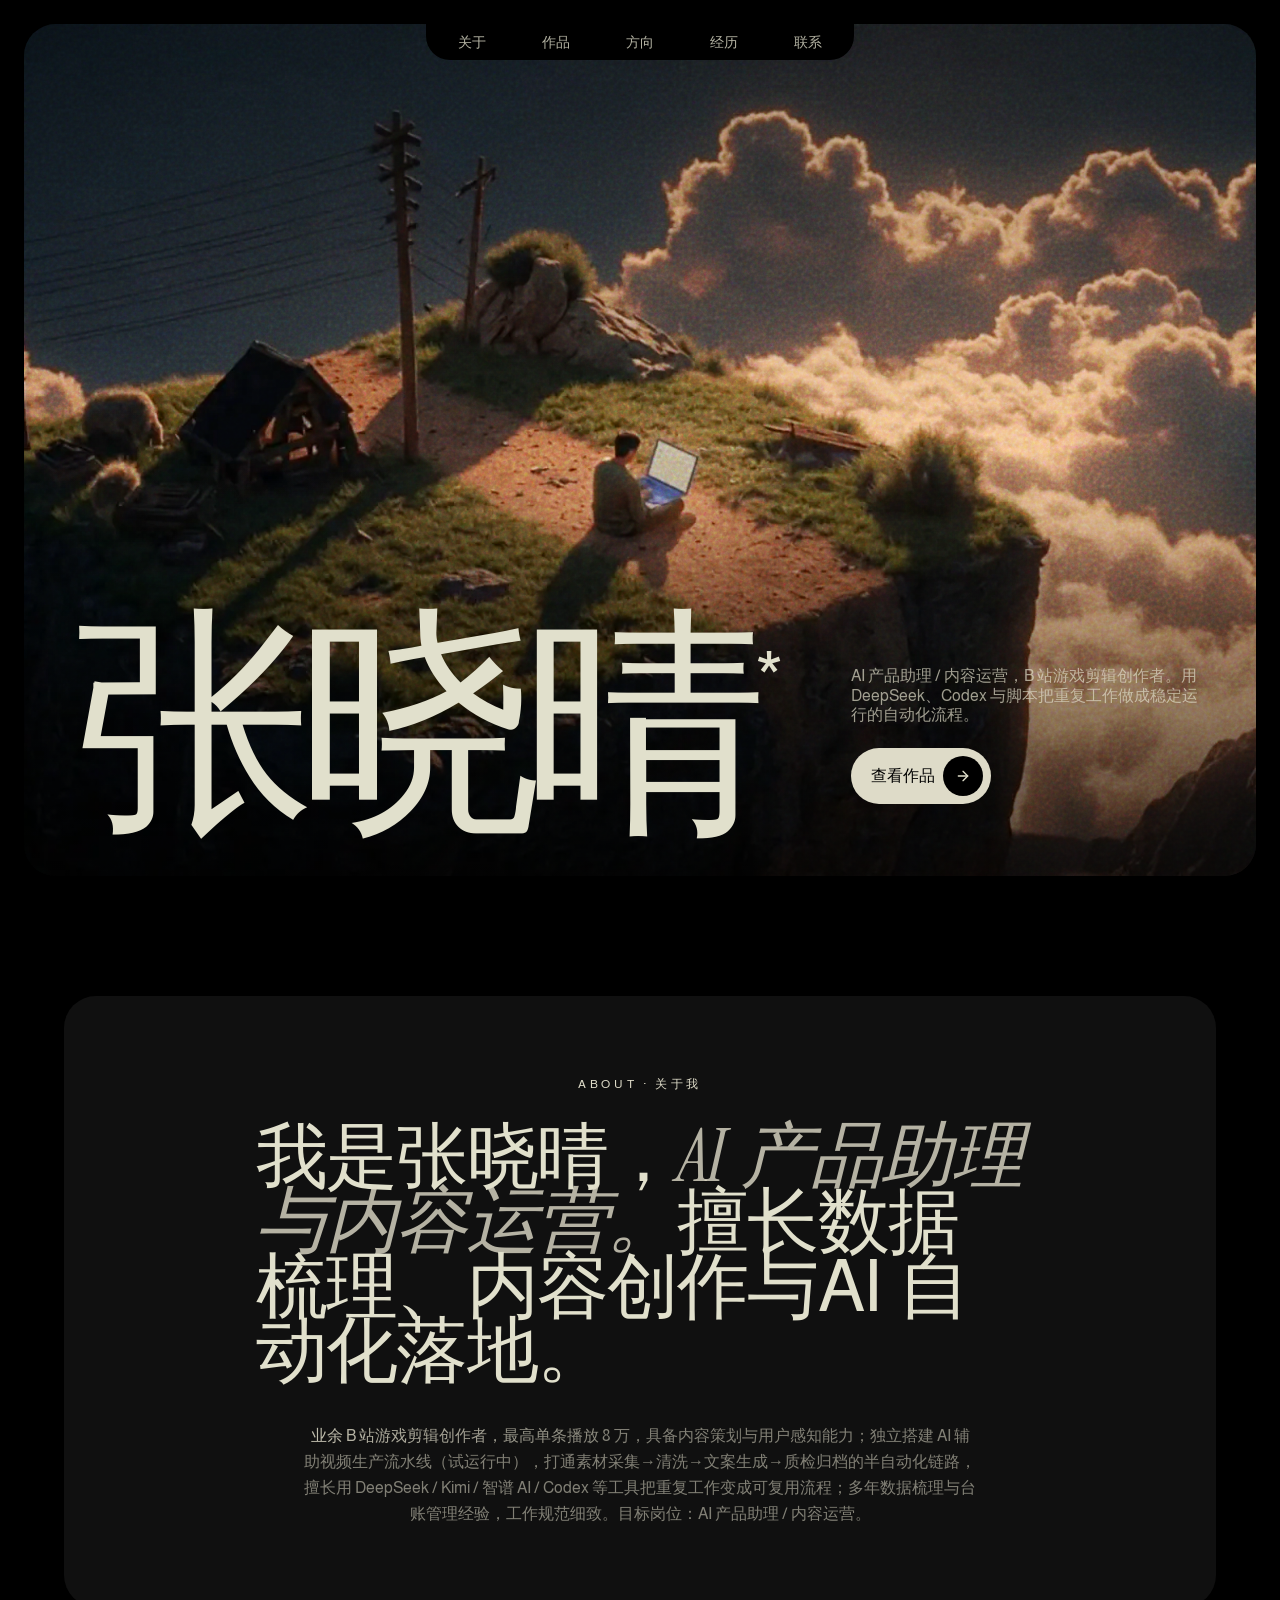
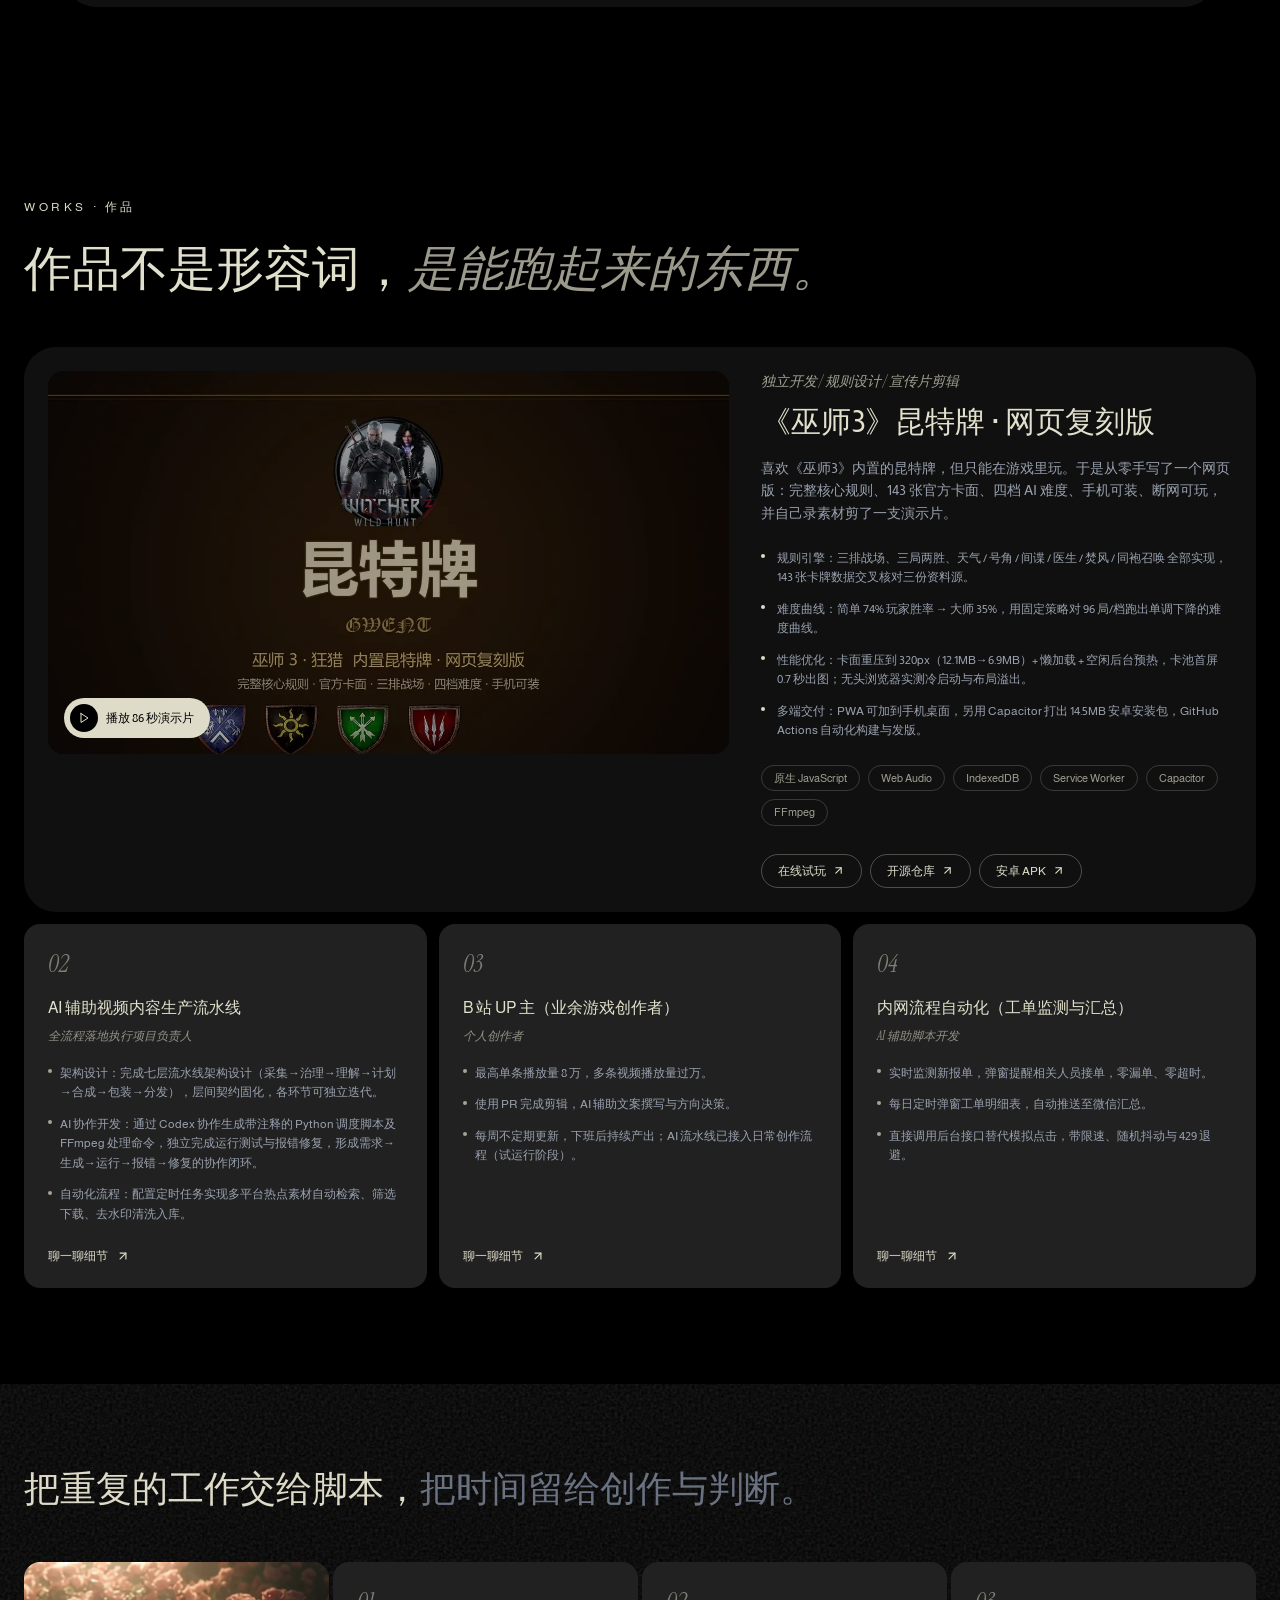
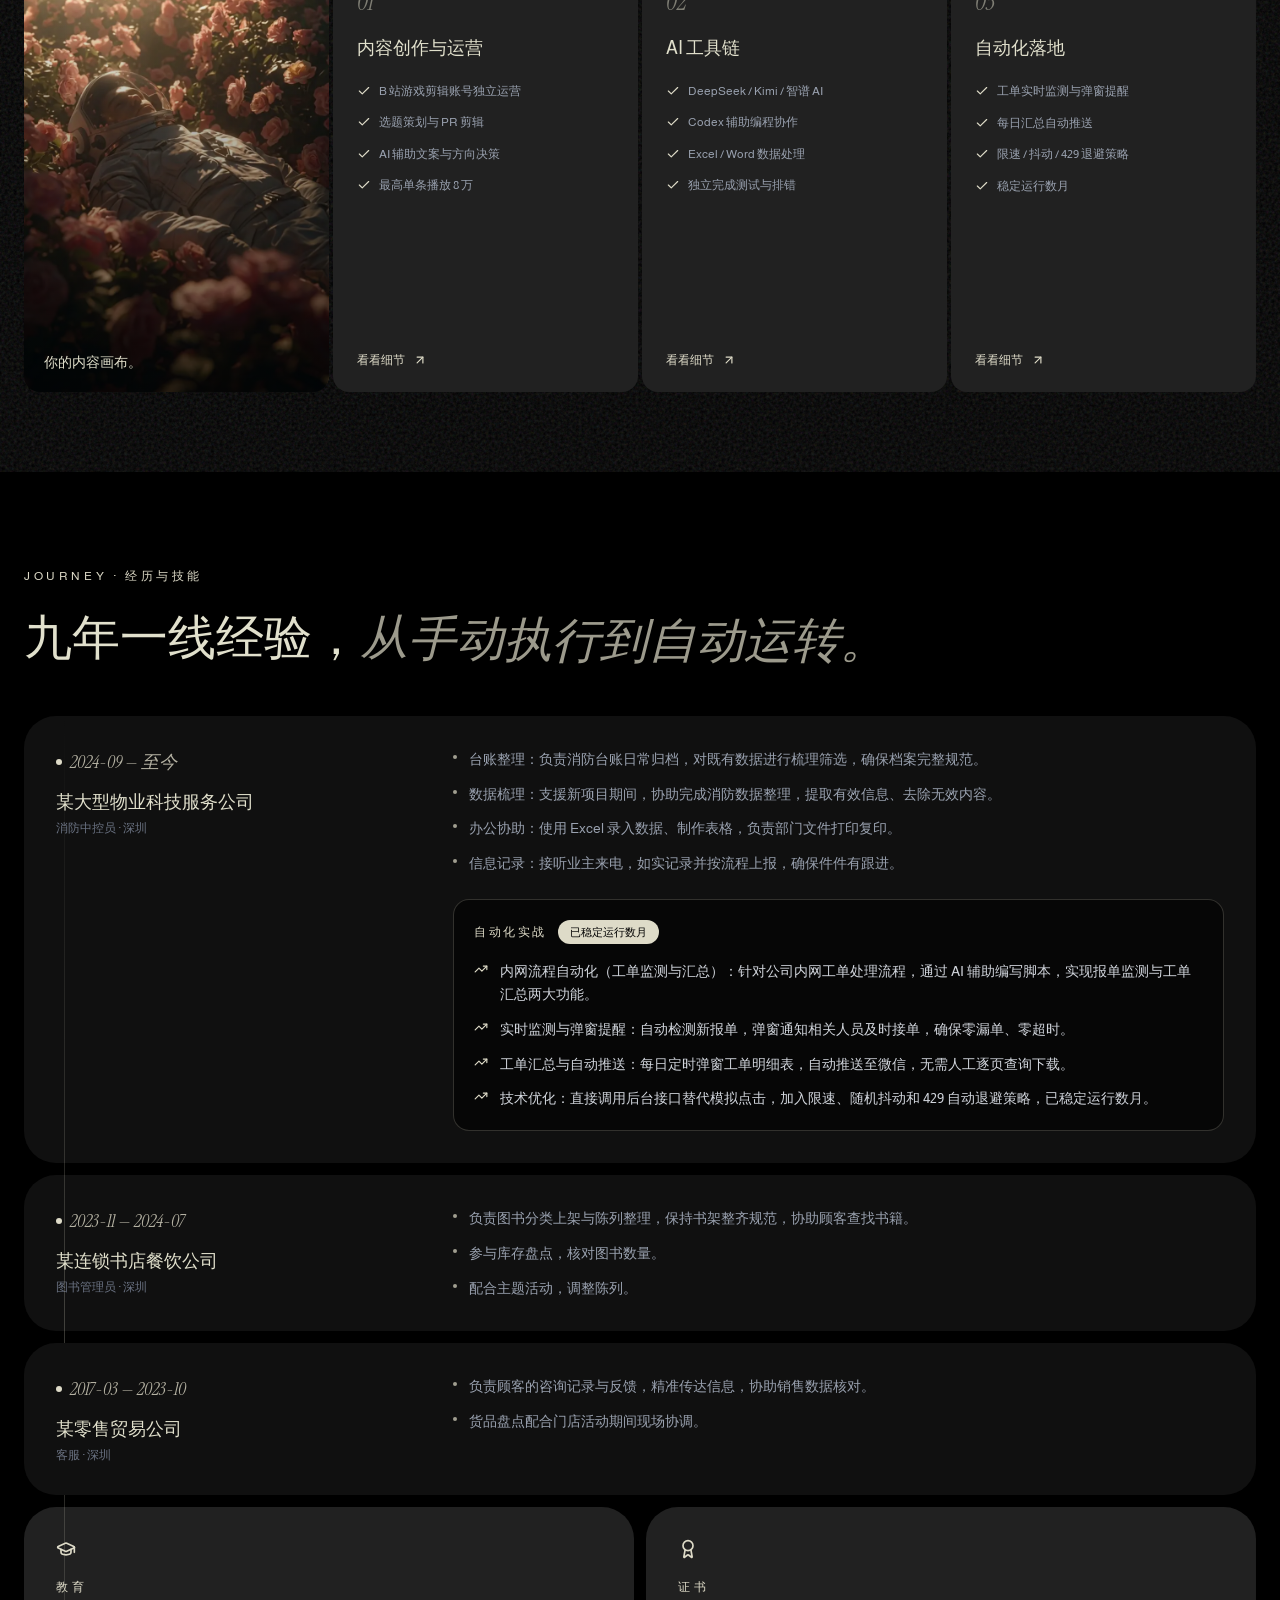
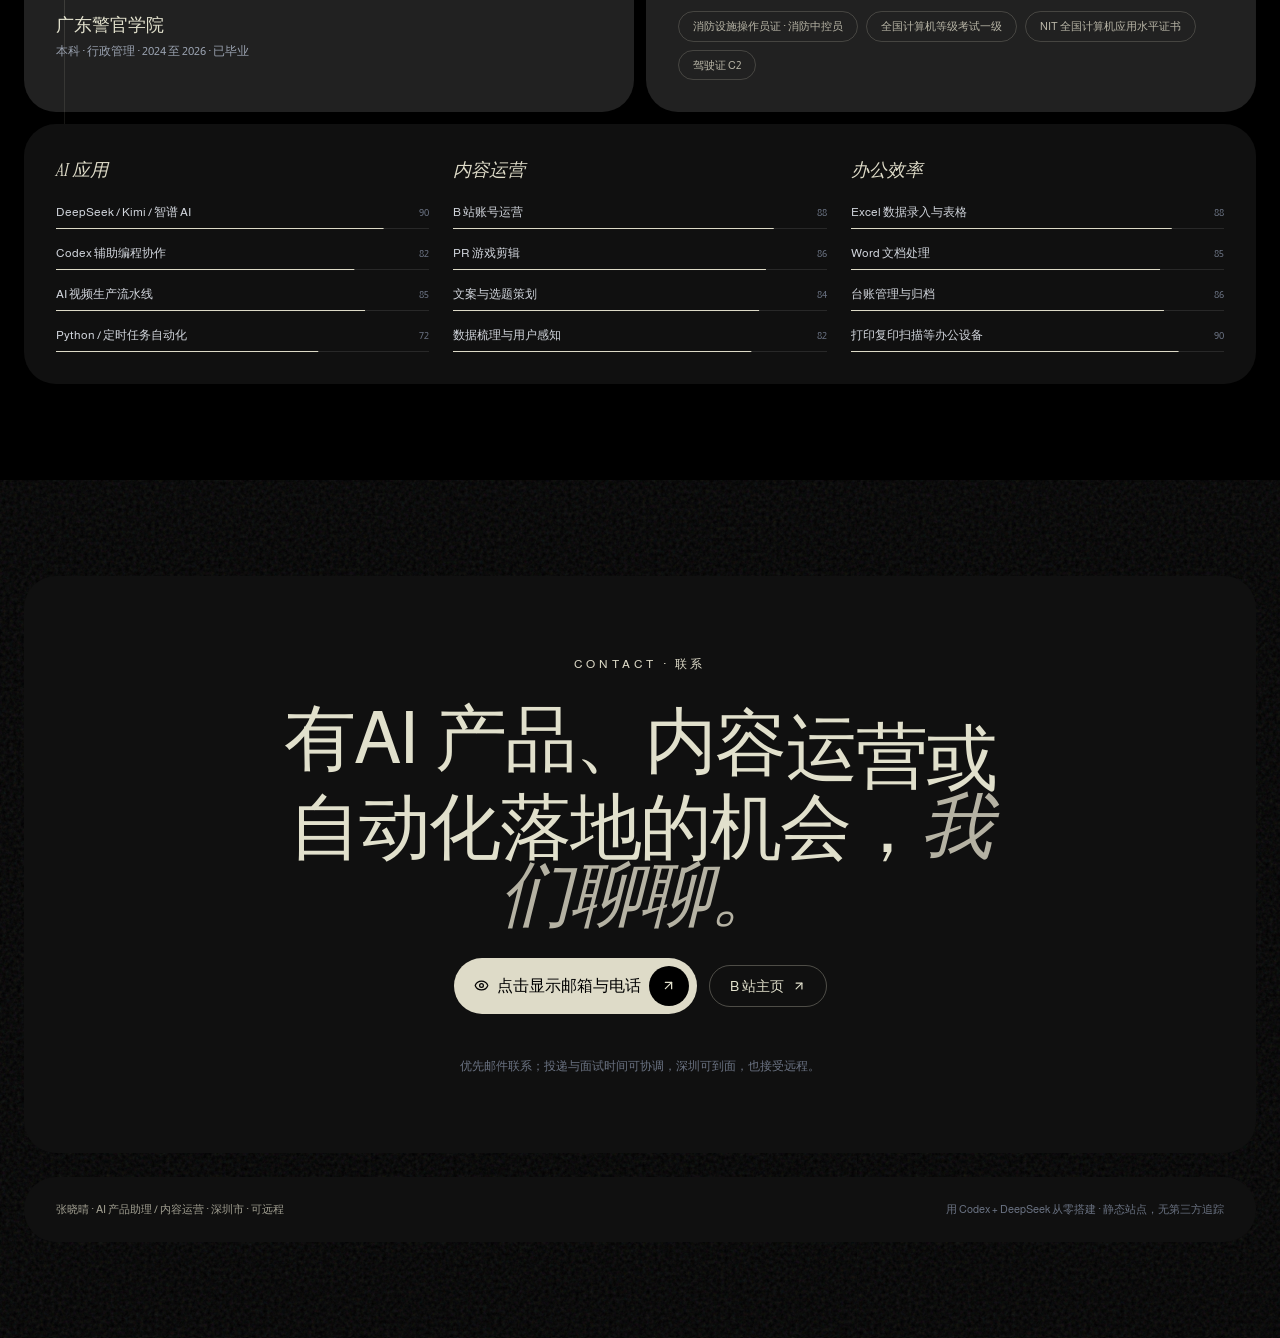
==== v6/index.html @ 19d795ab "新增 Prisma 电影感预览版 v6：本地化压缩视频、无障碍标题层级、对比度修复" ====
<!doctype html>
<html lang="zh-CN">
  <head>
    <meta charset="UTF-8" />
    <meta name="viewport" content="width=device-width, initial-scale=1.0" />
    <title>张晓晴 · AI 产品助理 / 内容运营 · 动态简历</title>
    <meta
      name="description"
      content="张晓晴，AI 产品助理 / 内容运营，B 站游戏剪辑创作者，独立搭建 AI 辅助内容生产流水线，有内网工单自动化实战经验。"
    />
    <meta name="theme-color" content="#000000" />
    <link rel="icon" type="image/svg+xml" href="./favicon.svg" />
    <script type="module" crossorigin src="./assets/index-BSwbV4TD.js"></script>
    <link rel="stylesheet" crossorigin href="./assets/index-B2Cev9G0.css">
  </head>
  <body>
    <div id="root"></div>
  </body>
</html>
---- v6/assets/index-B2Cev9G0.css ----
/*! tailwindcss v4.3.3 | MIT License | https://tailwindcss.com */
@layer properties{@supports (((-webkit-hyphens:none)) and (not (margin-trim:inline))) or ((-moz-orient:inline) and (not (color:rgb(from red r g b)))){*,:before,:after,::backdrop{--tw-translate-x:0;--tw-translate-y:0;--tw-translate-z:0;--tw-rotate-x:initial;--tw-rotate-y:initial;--tw-rotate-z:initial;--tw-skew-x:initial;--tw-skew-y:initial;--tw-space-y-reverse:0;--tw-border-style:solid;--tw-gradient-position:initial;--tw-gradient-from:#0000;--tw-gradient-via:#0000;--tw-gradient-to:#0000;--tw-gradient-stops:initial;--tw-gradient-via-stops:initial;--tw-gradient-from-position:0%;--tw-gradient-via-position:50%;--tw-gradient-to-position:100%;--tw-leading:initial;--tw-font-weight:initial;--tw-tracking:initial;--tw-shadow:0 0 #0000;--tw-shadow-color:initial;--tw-shadow-alpha:100%;--tw-inset-shadow:0 0 #0000;--tw-inset-shadow-color:initial;--tw-inset-shadow-alpha:100%;--tw-ring-color:initial;--tw-ring-shadow:0 0 #0000;--tw-inset-ring-color:initial;--tw-inset-ring-shadow:0 0 #0000;--tw-ring-inset:initial;--tw-ring-offset-width:0px;--tw-ring-offset-color:#fff;--tw-ring-offset-shadow:0 0 #0000;--tw-blur:initial;--tw-brightness:initial;--tw-contrast:initial;--tw-grayscale:initial;--tw-hue-rotate:initial;--tw-invert:initial;--tw-opacity:initial;--tw-saturate:initial;--tw-sepia:initial;--tw-drop-shadow:initial;--tw-drop-shadow-color:initial;--tw-drop-shadow-alpha:100%;--tw-drop-shadow-size:initial;--tw-backdrop-blur:initial;--tw-backdrop-brightness:initial;--tw-backdrop-contrast:initial;--tw-backdrop-grayscale:initial;--tw-backdrop-hue-rotate:initial;--tw-backdrop-invert:initial;--tw-backdrop-opacity:initial;--tw-backdrop-saturate:initial;--tw-backdrop-sepia:initial;--tw-duration:initial;--tw-ease:initial;--tw-scale-x:1;--tw-scale-y:1;--tw-scale-z:1}}}@layer theme{:root,:host{--font-sans:-apple-system, BlinkMacSystemFont, "Segoe UI", Roboto, "Helvetica Neue", "Noto Sans", Arial, sans-serif, "Apple Color Emoji", "Segoe UI Emoji", "Segoe UI Symbol", "Noto Color Emoji";--font-serif:ui-serif, Georgia, Cambria, "Times New Roman", Times, serif;--font-mono:ui-monospace, SFMono-Regular, Menlo, Monaco, Consolas, "Liberation Mono", "Courier New", monospace;--color-slate-900:oklch(20.8% .042 265.755);--color-gray-100:oklch(96.7% .003 264.542);--color-gray-200:oklch(92.8% .006 264.531);--color-gray-300:oklch(87.2% .01 258.338);--color-gray-400:oklch(70.7% .022 261.325);--color-gray-500:oklch(55.1% .027 264.364);--color-gray-600:oklch(44.6% .03 256.802);--color-gray-700:oklch(37.3% .034 259.733);--color-gray-900:oklch(21% .034 264.665);--color-black:#000;--color-white:#fff;--spacing:.25rem;--container-xs:20rem;--container-md:28rem;--container-xl:36rem;--container-2xl:42rem;--container-3xl:48rem;--container-4xl:56rem;--container-6xl:72rem;--container-7xl:80rem;--text-xs:.75rem;--text-xs--line-height:calc(1 / .75);--text-sm:.875rem;--text-sm--line-height:calc(1.25 / .875);--text-base:1rem;--text-base--line-height:calc(1.5 / 1);--text-lg:1.125rem;--text-lg--line-height:calc(1.75 / 1.125);--text-xl:1.25rem;--text-xl--line-height:calc(1.75 / 1.25);--text-2xl:1.5rem;--text-2xl--line-height:calc(2 / 1.5);--text-3xl:1.875rem;--text-3xl--line-height:calc(2.25 / 1.875);--text-4xl:2.25rem;--text-4xl--line-height:calc(2.5 / 2.25);--text-5xl:3rem;--text-5xl--line-height:1;--text-6xl:3.75rem;--text-6xl--line-height:1;--text-7xl:4.5rem;--text-7xl--line-height:1;--font-weight-normal:400;--font-weight-medium:500;--font-weight-semibold:600;--font-weight-bold:700;--tracking-tight:-.025em;--tracking-wide:.025em;--leading-tight:1.25;--leading-snug:1.375;--leading-relaxed:1.625;--radius-2xl:1rem;--radius-3xl:1.5rem;--ease-in:cubic-bezier(.4, 0, 1, 1);--ease-out:cubic-bezier(0, 0, .2, 1);--ease-in-out:cubic-bezier(.4, 0, .2, 1);--aspect-video:16 / 9;--default-transition-duration:.15s;--default-transition-timing-function:cubic-bezier(.4, 0, .2, 1);--default-font-family:var(--font-sans);--default-mono-font-family:var(--font-mono)}}@layer base{*,:after,:before,::backdrop{box-sizing:border-box;border:0 solid;margin:0;padding:0}::file-selector-button{box-sizing:border-box;border:0 solid;margin:0;padding:0}html,:host{-webkit-text-size-adjust:100%;tab-size:4;line-height:1.5;font-family:var(--default-font-family,-apple-system, BlinkMacSystemFont, "Segoe UI", Roboto, "Helvetica Neue", "Noto Sans", Arial, sans-serif, "Apple Color Emoji", "Segoe UI Emoji", "Segoe UI Symbol", "Noto Color Emoji");font-feature-settings:var(--default-font-feature-settings,normal);font-variation-settings:var(--default-font-variation-settings,normal);-webkit-tap-highlight-color:transparent}hr{height:0;color:inherit;border-top-width:1px}abbr:where([title]){-webkit-text-decoration:underline dotted;text-decoration:underline dotted}h1,h2,h3,h4,h5,h6{font-size:inherit;font-weight:inherit}a{color:inherit;-webkit-text-decoration:inherit;-webkit-text-decoration:inherit;-webkit-text-decoration:inherit;-webkit-text-decoration:inherit;text-decoration:inherit}b,strong{font-weight:bolder}code,kbd,samp,pre{font-family:var(--default-mono-font-family,ui-monospace, SFMono-Regular, Menlo, Monaco, Consolas, "Liberation Mono", "Courier New", monospace);font-feature-settings:var(--default-mono-font-feature-settings,normal);font-variation-settings:var(--default-mono-font-variation-settings,normal);font-size:1em}small{font-size:80%}sub,sup{vertical-align:baseline;font-size:75%;line-height:0;position:relative}sub{bottom:-.25em}sup{top:-.5em}table{text-indent:0;border-color:inherit;border-collapse:collapse}:-moz-focusring:where(:not(iframe)){outline:auto}progress{vertical-align:baseline}summary{display:list-item}ol,ul,menu{list-style:none}img,svg,video,canvas,audio,iframe,embed,object{vertical-align:middle;display:block}img,video{max-width:100%;height:auto}button,input,select,optgroup,textarea{font:inherit;font-feature-settings:inherit;font-variation-settings:inherit;letter-spacing:inherit;color:inherit;opacity:1;background-color:#0000;border-radius:0}::file-selector-button{font:inherit;font-feature-settings:inherit;font-variation-settings:inherit;letter-spacing:inherit;color:inherit;opacity:1;background-color:#0000;border-radius:0}:where(select:is([multiple],[size])) optgroup{font-weight:bolder}:where(select:is([multiple],[size])) optgroup option{padding-inline-start:20px}::file-selector-button{margin-inline-end:4px}::placeholder{opacity:1}@supports (not ((-webkit-appearance:-apple-pay-button))) or (contain-intrinsic-size:1px){::placeholder{color:currentColor}@supports (color:color-mix(in lab, red, red)){::placeholder{color:color-mix(in oklab, currentcolor 50%, transparent)}}}textarea{resize:vertical}::-webkit-search-decoration{-webkit-appearance:none}::-webkit-date-and-time-value{min-height:1lh;text-align:inherit}::-webkit-datetime-edit{display:inline-flex}::-webkit-datetime-edit-fields-wrapper{padding:0}::-webkit-datetime-edit{padding-block:0}::-webkit-datetime-edit-year-field{padding-block:0}::-webkit-datetime-edit-month-field{padding-block:0}::-webkit-datetime-edit-day-field{padding-block:0}::-webkit-datetime-edit-hour-field{padding-block:0}::-webkit-datetime-edit-minute-field{padding-block:0}::-webkit-datetime-edit-second-field{padding-block:0}::-webkit-datetime-edit-millisecond-field{padding-block:0}::-webkit-datetime-edit-meridiem-field{padding-block:0}::-webkit-calendar-picker-indicator{line-height:1}:-moz-ui-invalid{box-shadow:none}button,input:where([type=button],[type=reset],[type=submit]){appearance:button}::file-selector-button{appearance:button}::-webkit-inner-spin-button{height:auto}::-webkit-outer-spin-button{height:auto}[hidden]:where(:not([hidden=until-found])){display:none!important}}@layer components;@layer utilities{.pointer-events-none{pointer-events:none}.visible{visibility:visible}.sr-only{clip-path:inset(50%);white-space:nowrap;border-width:0;width:1px;height:1px;margin:-1px;padding:0;position:absolute;overflow:hidden}.absolute{position:absolute}.fixed{position:fixed}.relative{position:relative}.inset-0{inset:0}.inset-\[-12\%\]{inset:-12%}.top-0{top:0}.top-\[0\.35em\]{top:.35em}.-right-\[0\.22em\]{right:-.22em}.right-0{right:0}.bottom-0{bottom:0}.bottom-4{bottom:calc(var(--spacing) * 4)}.bottom-5{bottom:calc(var(--spacing) * 5)}.bottom-6{bottom:calc(var(--spacing) * 6)}.left-0{left:0}.left-1\/2{left:50%}.left-4{left:calc(var(--spacing) * 4)}.left-5{left:calc(var(--spacing) * 5)}.left-10{left:calc(var(--spacing) * 10)}.z-10{z-index:10}.z-20{z-index:20}.z-50{z-index:50}.mx-3{margin-inline:calc(var(--spacing) * 3)}.mx-auto{margin-inline:auto}.mt-0\.5{margin-top:calc(var(--spacing) * .5)}.mt-1{margin-top:var(--spacing)}.mt-2{margin-top:calc(var(--spacing) * 2)}.mt-3{margin-top:calc(var(--spacing) * 3)}.mt-4{margin-top:calc(var(--spacing) * 4)}.mt-5{margin-top:calc(var(--spacing) * 5)}.mt-6{margin-top:calc(var(--spacing) * 6)}.mt-7{margin-top:calc(var(--spacing) * 7)}.mt-8{margin-top:calc(var(--spacing) * 8)}.mt-10{margin-top:calc(var(--spacing) * 10)}.mt-12{margin-top:calc(var(--spacing) * 12)}.mt-16{margin-top:calc(var(--spacing) * 16)}.mt-\[0\.5em\]{margin-top:.5em}.mt-\[0\.45em\]{margin-top:.45em}.mt-auto{margin-top:auto}.mr-\[0\.24em\]{margin-right:.24em}.mr-\[0\.28em\]{margin-right:.28em}.mb-3{margin-bottom:calc(var(--spacing) * 3)}.mb-5{margin-bottom:calc(var(--spacing) * 5)}.mb-6{margin-bottom:calc(var(--spacing) * 6)}.mb-8{margin-bottom:calc(var(--spacing) * 8)}.mb-10{margin-bottom:calc(var(--spacing) * 10)}.mb-12{margin-bottom:calc(var(--spacing) * 12)}.mb-16{margin-bottom:calc(var(--spacing) * 16)}.ml-0{margin-left:0}.block{display:block}.contents{display:contents}.flex{display:flex}.grid{display:grid}.hidden{display:none}.inline{display:inline}.inline-block{display:inline-block}.inline-flex{display:inline-flex}.aspect-\[3\/2\]{aspect-ratio:3/2}.aspect-\[329\/246\]{aspect-ratio:329/246}.aspect-\[438\/346\]{aspect-ratio:438/346}.aspect-square{aspect-ratio:1}.aspect-video{aspect-ratio:var(--aspect-video)}.h-1{height:var(--spacing)}.h-1\.5{height:calc(var(--spacing) * 1.5)}.h-5{height:calc(var(--spacing) * 5)}.h-6{height:calc(var(--spacing) * 6)}.h-7{height:calc(var(--spacing) * 7)}.h-9{height:calc(var(--spacing) * 9)}.h-\[20px\]{height:20px}.h-\[124\%\]{height:124%}.h-\[280px\]{height:280px}.h-full{height:100%}.h-px{height:1px}.h-screen{height:100vh}.min-h-\[280px\]{min-height:280px}.min-h-\[640px\]{min-height:640px}.min-h-screen{min-height:100vh}.w-1{width:var(--spacing)}.w-1\.5{width:calc(var(--spacing) * 1.5)}.w-5{width:calc(var(--spacing) * 5)}.w-6{width:calc(var(--spacing) * 6)}.w-7{width:calc(var(--spacing) * 7)}.w-9{width:calc(var(--spacing) * 9)}.w-\[124\%\]{width:124%}.w-fit{width:fit-content}.w-full{width:100%}.w-max{width:max-content}.w-px{width:1px}.max-w-2xl{max-width:var(--container-2xl)}.max-w-3xl{max-width:var(--container-3xl)}.max-w-4xl{max-width:var(--container-4xl)}.max-w-6xl{max-width:var(--container-6xl)}.max-w-7xl{max-width:var(--container-7xl)}.max-w-\[1200px\]{max-width:1200px}.max-w-\[1440px\]{max-width:1440px}.max-w-md{max-width:var(--container-md)}.max-w-xl{max-width:var(--container-xl)}.max-w-xs{max-width:var(--container-xs)}.shrink-0{flex-shrink:0}.-translate-x-1\/2{--tw-translate-x:calc(calc(1 / 2 * 100%) * -1);translate:var(--tw-translate-x) var(--tw-translate-y)}.-rotate-0{rotate:0deg}.-rotate-45{rotate:-45deg}.transform{transform:var(--tw-rotate-x,) var(--tw-rotate-y,) var(--tw-rotate-z,) var(--tw-skew-x,) var(--tw-skew-y,)}.cursor-pointer{cursor:pointer}.resize{resize:both}.grid-cols-1{grid-template-columns:repeat(1,minmax(0,1fr))}.flex-col{flex-direction:column}.flex-wrap{flex-wrap:wrap}.place-items-center{place-items:center}.items-baseline{align-items:baseline}.items-center{align-items:center}.items-end{align-items:flex-end}.items-start{align-items:flex-start}.justify-between{justify-content:space-between}.justify-center{justify-content:center}.justify-end{justify-content:flex-end}.gap-1{gap:var(--spacing)}.gap-1\.5{gap:calc(var(--spacing) * 1.5)}.gap-2{gap:calc(var(--spacing) * 2)}.gap-3{gap:calc(var(--spacing) * 3)}.gap-4{gap:calc(var(--spacing) * 4)}.gap-5{gap:calc(var(--spacing) * 5)}.gap-6{gap:calc(var(--spacing) * 6)}.gap-8{gap:calc(var(--spacing) * 8)}.gap-16{gap:calc(var(--spacing) * 16)}:where(.space-y-2>:not(:last-child)){--tw-space-y-reverse:0;margin-block-start:calc(calc(var(--spacing) * 2) * var(--tw-space-y-reverse));margin-block-end:calc(calc(var(--spacing) * 2) * calc(1 - var(--tw-space-y-reverse)))}:where(.space-y-3>:not(:last-child)){--tw-space-y-reverse:0;margin-block-start:calc(calc(var(--spacing) * 3) * var(--tw-space-y-reverse));margin-block-end:calc(calc(var(--spacing) * 3) * calc(1 - var(--tw-space-y-reverse)))}:where(.space-y-4>:not(:last-child)){--tw-space-y-reverse:0;margin-block-start:calc(calc(var(--spacing) * 4) * var(--tw-space-y-reverse));margin-block-end:calc(calc(var(--spacing) * 4) * calc(1 - var(--tw-space-y-reverse)))}.overflow-hidden{overflow:hidden}.rounded{border-radius:.25rem}.rounded-2xl{border-radius:var(--radius-2xl)}.rounded-\[2rem\]{border-radius:2rem}.rounded-\[4px\]{border-radius:4px}.rounded-\[40px\]{border-radius:40px}.rounded-full{border-radius:2147483647px}.rounded-b-2xl{border-bottom-right-radius:var(--radius-2xl);border-bottom-left-radius:var(--radius-2xl)}.border{border-style:var(--tw-border-style);border-width:1px}.border-t{border-top-style:var(--tw-border-style);border-top-width:1px}.border-\[\#DEDBC8\]\/20{border-color:oklab(88.8652% -.00426707 .0253293/.2)}.border-\[\#DEDBC8\]\/30{border-color:oklab(88.8652% -.00426707 .0253293/.3)}.border-gray-200{border-color:var(--color-gray-200)}.border-gray-300{border-color:var(--color-gray-300)}.bg-\[\#1a1d2e\]{background-color:#1a1d2e}.bg-\[\#6b6b6b\]{background-color:#6b6b6b}.bg-\[\#051A24\]{background-color:#051a24}.bg-\[\#101010\]{background-color:#101010}.bg-\[\#212121\]{background-color:#212121}.bg-\[\#DEDBC8\]{background-color:#dedbc8}.bg-\[\#DEDBC8\]\/70{background-color:oklab(88.8652% -.00426707 .0253293/.7)}.bg-\[\#EFEFEF\]{background-color:#efefef}.bg-\[\#F1F5F7\]{background-color:#f1f5f7}.bg-\[\#F5F5F5\]{background-color:#f5f5f5}.bg-\[\#F26522\]{background-color:#f26522}.bg-black{background-color:var(--color-black)}.bg-black\/35{background-color:#00000059}@supports (color:color-mix(in lab, red, red)){.bg-black\/35{background-color:color-mix(in oklab, var(--color-black) 35%, transparent)}}.bg-black\/60{background-color:#0009}@supports (color:color-mix(in lab, red, red)){.bg-black\/60{background-color:color-mix(in oklab, var(--color-black) 60%, transparent)}}.bg-gray-100{background-color:var(--color-gray-100)}.bg-gray-900{background-color:var(--color-gray-900)}.bg-white{background-color:var(--color-white)}.bg-white\/10{background-color:#ffffff1a}@supports (color:color-mix(in lab, red, red)){.bg-white\/10{background-color:color-mix(in oklab, var(--color-white) 10%, transparent)}}.bg-white\/90{background-color:#ffffffe6}@supports (color:color-mix(in lab, red, red)){.bg-white\/90{background-color:color-mix(in oklab, var(--color-white) 90%, transparent)}}.bg-gradient-to-b{--tw-gradient-position:to bottom in oklab;background-image:linear-gradient(var(--tw-gradient-stops))}.bg-gradient-to-t{--tw-gradient-position:to top in oklab;background-image:linear-gradient(var(--tw-gradient-stops))}.from-black\/30{--tw-gradient-from:#0000004d}@supports (color:color-mix(in lab, red, red)){.from-black\/30{--tw-gradient-from:color-mix(in oklab, var(--color-black) 30%, transparent)}}.from-black\/30{--tw-gradient-stops:var(--tw-gradient-via-stops,var(--tw-gradient-position), var(--tw-gradient-from) var(--tw-gradient-from-position), var(--tw-gradient-to) var(--tw-gradient-to-position))}.from-black\/70{--tw-gradient-from:#000000b3}@supports (color:color-mix(in lab, red, red)){.from-black\/70{--tw-gradient-from:color-mix(in oklab, var(--color-black) 70%, transparent)}}.from-black\/70{--tw-gradient-stops:var(--tw-gradient-via-stops,var(--tw-gradient-position), var(--tw-gradient-from) var(--tw-gradient-from-position), var(--tw-gradient-to) var(--tw-gradient-to-position))}.from-transparent{--tw-gradient-from:transparent;--tw-gradient-stops:var(--tw-gradient-via-stops,var(--tw-gradient-position), var(--tw-gradient-from) var(--tw-gradient-from-position), var(--tw-gradient-to) var(--tw-gradient-to-position))}.via-\[\#DEDBC8\]\/25{--tw-gradient-via:oklab(88.8652% -.00426707 .0253293/.25);--tw-gradient-via-stops:var(--tw-gradient-position), var(--tw-gradient-from) var(--tw-gradient-from-position), var(--tw-gradient-via) var(--tw-gradient-via-position), var(--tw-gradient-to) var(--tw-gradient-to-position);--tw-gradient-stops:var(--tw-gradient-via-stops)}.via-transparent{--tw-gradient-via:transparent;--tw-gradient-via-stops:var(--tw-gradient-position), var(--tw-gradient-from) var(--tw-gradient-from-position), var(--tw-gradient-via) var(--tw-gradient-via-position), var(--tw-gradient-to) var(--tw-gradient-to-position);--tw-gradient-stops:var(--tw-gradient-via-stops)}.to-black\/60{--tw-gradient-to:#0009}@supports (color:color-mix(in lab, red, red)){.to-black\/60{--tw-gradient-to:color-mix(in oklab, var(--color-black) 60%, transparent)}}.to-black\/60{--tw-gradient-stops:var(--tw-gradient-via-stops,var(--tw-gradient-position), var(--tw-gradient-from) var(--tw-gradient-from-position), var(--tw-gradient-to) var(--tw-gradient-to-position))}.to-transparent{--tw-gradient-to:transparent;--tw-gradient-stops:var(--tw-gradient-via-stops,var(--tw-gradient-position), var(--tw-gradient-from) var(--tw-gradient-from-position), var(--tw-gradient-to) var(--tw-gradient-to-position))}.object-cover{object-fit:cover}.p-2{padding:calc(var(--spacing) * 2)}.p-4{padding:calc(var(--spacing) * 4)}.p-5{padding:calc(var(--spacing) * 5)}.p-6{padding:calc(var(--spacing) * 6)}.p-\[5px\]{padding:5px}.\!px-5{padding-inline:calc(var(--spacing) * 5)!important}.px-1\.5{padding-inline:calc(var(--spacing) * 1.5)}.px-3{padding-inline:calc(var(--spacing) * 3)}.px-3\.5{padding-inline:calc(var(--spacing) * 3.5)}.px-4{padding-inline:calc(var(--spacing) * 4)}.px-5{padding-inline:calc(var(--spacing) * 5)}.px-6{padding-inline:calc(var(--spacing) * 6)}.px-8{padding-inline:calc(var(--spacing) * 8)}.\!py-2{padding-block:calc(var(--spacing) * 2)!important}.py-0\.5{padding-block:calc(var(--spacing) * .5)}.py-1{padding-block:var(--spacing)}.py-1\.5{padding-block:calc(var(--spacing) * 1.5)}.py-2{padding-block:calc(var(--spacing) * 2)}.py-2\.5{padding-block:calc(var(--spacing) * 2.5)}.py-4{padding-block:calc(var(--spacing) * 4)}.py-6{padding-block:calc(var(--spacing) * 6)}.py-12{padding-block:calc(var(--spacing) * 12)}.py-14{padding-block:calc(var(--spacing) * 14)}.py-16{padding-block:calc(var(--spacing) * 16)}.py-24{padding-block:calc(var(--spacing) * 24)}.pt-6{padding-top:calc(var(--spacing) * 6)}.pt-8{padding-top:calc(var(--spacing) * 8)}.pt-16{padding-top:calc(var(--spacing) * 16)}.pr-2{padding-right:calc(var(--spacing) * 2)}.pr-4{padding-right:calc(var(--spacing) * 4)}.pr-8{padding-right:calc(var(--spacing) * 8)}.pb-8{padding-bottom:calc(var(--spacing) * 8)}.pb-10{padding-bottom:calc(var(--spacing) * 10)}.pb-12{padding-bottom:calc(var(--spacing) * 12)}.pb-14{padding-bottom:calc(var(--spacing) * 14)}.pb-16{padding-bottom:calc(var(--spacing) * 16)}.pl-1\.5{padding-left:calc(var(--spacing) * 1.5)}.pl-2{padding-left:calc(var(--spacing) * 2)}.pl-5{padding-left:calc(var(--spacing) * 5)}.pl-8{padding-left:calc(var(--spacing) * 8)}.text-center{text-align:center}.text-left{text-align:left}.font-mono{font-family:var(--font-mono)}.font-serif{font-family:var(--font-serif)}.text-2xl{font-size:var(--text-2xl);line-height:var(--tw-leading,var(--text-2xl--line-height))}.text-3xl{font-size:var(--text-3xl);line-height:var(--tw-leading,var(--text-3xl--line-height))}.text-base{font-size:var(--text-base);line-height:var(--tw-leading,var(--text-base--line-height))}.text-lg{font-size:var(--text-lg);line-height:var(--tw-leading,var(--text-lg--line-height))}.text-sm{font-size:var(--text-sm);line-height:var(--tw-leading,var(--text-sm--line-height))}.text-xl{font-size:var(--text-xl);line-height:var(--tw-leading,var(--text-xl--line-height))}.text-xs{font-size:var(--text-xs);line-height:var(--tw-leading,var(--text-xs--line-height))}.text-\[0\.31em\]{font-size:.31em}.text-\[10px\]{font-size:10px}.text-\[11px\]{font-size:11px}.text-\[13px\]{font-size:13px}.text-\[15px\]{font-size:15px}.text-\[22px\]{font-size:22px}.text-\[26vw\]{font-size:26vw}.text-\[32px\]{font-size:32px}.text-\[48px\]{font-size:48px}.text-\[clamp\(1\.5rem\,4vw\,3\.2rem\)\]{font-size:clamp(1.5rem,4vw,3.2rem)}.text-\[clamp\(1\.75rem\,7vw\,4\.2rem\)\]{font-size:clamp(1.75rem,7vw,4.2rem)}.leading-\[0\.85\]{--tw-leading:.85;line-height:.85}.leading-\[0\.95\]{--tw-leading:.95;line-height:.95}.leading-\[1\.1\]{--tw-leading:1.1;line-height:1.1}.leading-\[1\.2\]{--tw-leading:1.2;line-height:1.2}.leading-\[1\.08\]{--tw-leading:1.08;line-height:1.08}.leading-\[1\.12\]{--tw-leading:1.12;line-height:1.12}.leading-\[1\.65\]{--tw-leading:1.65;line-height:1.65}.leading-\[20px\]{--tw-leading:20px;line-height:20px}.leading-relaxed{--tw-leading:var(--leading-relaxed);line-height:var(--leading-relaxed)}.leading-snug{--tw-leading:var(--leading-snug);line-height:var(--leading-snug)}.leading-tight{--tw-leading:var(--leading-tight);line-height:var(--leading-tight)}.font-bold{--tw-font-weight:var(--font-weight-bold);font-weight:var(--font-weight-bold)}.font-medium{--tw-font-weight:var(--font-weight-medium);font-weight:var(--font-weight-medium)}.font-normal{--tw-font-weight:var(--font-weight-normal);font-weight:var(--font-weight-normal)}.font-semibold{--tw-font-weight:var(--font-weight-semibold);font-weight:var(--font-weight-semibold)}.tracking-\[-0\.02em\]{--tw-tracking:-.02em;letter-spacing:-.02em}.tracking-\[-0\.03em\]{--tw-tracking:-.03em;letter-spacing:-.03em}.tracking-\[-0\.07em\]{--tw-tracking:-.07em;letter-spacing:-.07em}.tracking-\[0\.2em\]{--tw-tracking:.2em;letter-spacing:.2em}.tracking-\[0\.3em\]{--tw-tracking:.3em;letter-spacing:.3em}.tracking-tight{--tw-tracking:var(--tracking-tight);letter-spacing:var(--tracking-tight)}.tracking-wide{--tw-tracking:var(--tracking-wide);letter-spacing:var(--tracking-wide)}.whitespace-nowrap{white-space:nowrap}.text-\[\#0D212C\]{color:#0d212c}.text-\[\#051A24\]{color:#051a24}.text-\[\#051A24\]\/70{color:oklab(20.5994% -.0210589 -.0263572/.7)}.text-\[\#273C46\]{color:#273c46}.text-\[\#DEDBC8\]{color:#dedbc8}.text-\[\#DEDBC8\]\/50{color:oklab(88.8652% -.00426707 .0253293/.5)}.text-\[\#DEDBC8\]\/60{color:oklab(88.8652% -.00426707 .0253293/.6)}.text-\[\#DEDBC8\]\/70{color:oklab(88.8652% -.00426707 .0253293/.7)}.text-\[\#DEDBC8\]\/80{color:oklab(88.8652% -.00426707 .0253293/.8)}.text-\[\#E0EBF0\]{color:#e0ebf0}.text-\[\#E1E0CC\]{color:#e1e0cc}.text-\[\#E8704E\]{color:#e8704e}.text-\[\#F6FCFF\]{color:#f6fcff}.text-\[\#F26522\]{color:#f26522}.text-black{color:var(--color-black)}.text-gray-300{color:var(--color-gray-300)}.text-gray-400{color:var(--color-gray-400)}.text-gray-500{color:var(--color-gray-500)}.text-gray-600{color:var(--color-gray-600)}.text-gray-700{color:var(--color-gray-700)}.text-gray-900{color:var(--color-gray-900)}.text-slate-900{color:var(--color-slate-900)}.text-white{color:var(--color-white)}.uppercase{text-transform:uppercase}.italic{font-style:italic}.opacity-0{opacity:0}.opacity-\[0\.7\]{opacity:.7}.opacity-\[0\.12\]{opacity:.12}.opacity-\[0\.15\]{opacity:.15}.mix-blend-overlay{mix-blend-mode:overlay}.shadow-\[0_0_0_0\.5px_rgba\(0\,0\,0\,0\.05\)\,0_4px_30px_rgba\(0\,0\,0\,0\.12\)\]{--tw-shadow:0 0 0 .5px var(--tw-shadow-color,#0000000d), 0 4px 30px var(--tw-shadow-color,#0000001f);box-shadow:var(--tw-inset-shadow), var(--tw-inset-ring-shadow), var(--tw-ring-offset-shadow), var(--tw-ring-shadow), var(--tw-shadow)}.shadow-\[0_2px_8px_rgba\(0\,0\,0\,0\.06\)\]{--tw-shadow:0 2px 8px var(--tw-shadow-color,#0000000f);box-shadow:var(--tw-inset-shadow), var(--tw-inset-ring-shadow), var(--tw-ring-offset-shadow), var(--tw-ring-shadow), var(--tw-shadow)}.shadow-\[0_2px_8px_rgba\(0\,0\,0\,0\.08\)\]{--tw-shadow:0 2px 8px var(--tw-shadow-color,#00000014);box-shadow:var(--tw-inset-shadow), var(--tw-inset-ring-shadow), var(--tw-ring-offset-shadow), var(--tw-ring-shadow), var(--tw-shadow)}.shadow-\[0_4px_16px_rgba\(0\,0\,0\,0\.08\)\]{--tw-shadow:0 4px 16px var(--tw-shadow-color,#00000014);box-shadow:var(--tw-inset-shadow), var(--tw-inset-ring-shadow), var(--tw-ring-offset-shadow), var(--tw-ring-shadow), var(--tw-shadow)}.shadow-\[0_4px_40px_rgba\(0\,0\,0\,0\.06\)\]{--tw-shadow:0 4px 40px var(--tw-shadow-color,#0000000f);box-shadow:var(--tw-inset-shadow), var(--tw-inset-ring-shadow), var(--tw-ring-offset-shadow), var(--tw-ring-shadow), var(--tw-shadow)}.shadow-\[inset_0_2px_8px_rgba\(255\,255\,255\,0\.12\)\]{--tw-shadow:inset 0 2px 8px var(--tw-shadow-color,#ffffff1f);box-shadow:var(--tw-inset-shadow), var(--tw-inset-ring-shadow), var(--tw-ring-offset-shadow), var(--tw-ring-shadow), var(--tw-shadow)}.shadow-lg{--tw-shadow:0 10px 15px -3px var(--tw-shadow-color,#0000001a), 0 4px 6px -4px var(--tw-shadow-color,#0000001a);box-shadow:var(--tw-inset-shadow), var(--tw-inset-ring-shadow), var(--tw-ring-offset-shadow), var(--tw-ring-shadow), var(--tw-shadow)}.blur{--tw-blur:blur(8px);filter:var(--tw-blur,) var(--tw-brightness,) var(--tw-contrast,) var(--tw-grayscale,) var(--tw-hue-rotate,) var(--tw-invert,) var(--tw-saturate,) var(--tw-sepia,) var(--tw-drop-shadow,)}.blur-\[48px\]{--tw-blur:blur(48px);filter:var(--tw-blur,) var(--tw-brightness,) var(--tw-contrast,) var(--tw-grayscale,) var(--tw-hue-rotate,) var(--tw-invert,) var(--tw-saturate,) var(--tw-sepia,) var(--tw-drop-shadow,)}.drop-shadow{--tw-drop-shadow-size:drop-shadow(0 1px 2px var(--tw-drop-shadow-color,#0000001a)) drop-shadow(0 1px 1px var(--tw-drop-shadow-color,#0000000f));--tw-drop-shadow:drop-shadow(0 1px 2px #0000001a) drop-shadow(0 1px 1px #0000000f);filter:var(--tw-blur,) var(--tw-brightness,) var(--tw-contrast,) var(--tw-grayscale,) var(--tw-hue-rotate,) var(--tw-invert,) var(--tw-saturate,) var(--tw-sepia,) var(--tw-drop-shadow,)}.saturate-150{--tw-saturate:saturate(150%);filter:var(--tw-blur,) var(--tw-brightness,) var(--tw-contrast,) var(--tw-grayscale,) var(--tw-hue-rotate,) var(--tw-invert,) var(--tw-saturate,) var(--tw-sepia,) var(--tw-drop-shadow,)}.filter{filter:var(--tw-blur,) var(--tw-brightness,) var(--tw-contrast,) var(--tw-grayscale,) var(--tw-hue-rotate,) var(--tw-invert,) var(--tw-saturate,) var(--tw-sepia,) var(--tw-drop-shadow,)}.filter\!{filter:var(--tw-blur,) var(--tw-brightness,) var(--tw-contrast,) var(--tw-grayscale,) var(--tw-hue-rotate,) var(--tw-invert,) var(--tw-saturate,) var(--tw-sepia,) var(--tw-drop-shadow,)!important}.backdrop-blur{--tw-backdrop-blur:blur(8px);-webkit-backdrop-filter:var(--tw-backdrop-blur,) var(--tw-backdrop-brightness,) var(--tw-backdrop-contrast,) var(--tw-backdrop-grayscale,) var(--tw-backdrop-hue-rotate,) var(--tw-backdrop-invert,) var(--tw-backdrop-opacity,) var(--tw-backdrop-saturate,) var(--tw-backdrop-sepia,);backdrop-filter:var(--tw-backdrop-blur,) var(--tw-backdrop-brightness,) var(--tw-backdrop-contrast,) var(--tw-backdrop-grayscale,) var(--tw-backdrop-hue-rotate,) var(--tw-backdrop-invert,) var(--tw-backdrop-opacity,) var(--tw-backdrop-saturate,) var(--tw-backdrop-sepia,)}.transition{transition-property:color,background-color,border-color,outline-color,text-decoration-color,fill,stroke,--tw-gradient-from,--tw-gradient-via,--tw-gradient-to,opacity,box-shadow,transform,translate,scale,rotate,filter,-webkit-backdrop-filter,backdrop-filter,display,content-visibility,overlay,pointer-events;transition-timing-function:var(--tw-ease,var(--default-transition-timing-function));transition-duration:var(--tw-duration,var(--default-transition-duration))}.transition-all{transition-property:all;transition-timing-function:var(--tw-ease,var(--default-transition-timing-function));transition-duration:var(--tw-duration,var(--default-transition-duration))}.transition-colors{transition-property:color,background-color,border-color,outline-color,text-decoration-color,fill,stroke,--tw-gradient-from,--tw-gradient-via,--tw-gradient-to;transition-timing-function:var(--tw-ease,var(--default-transition-timing-function));transition-duration:var(--tw-duration,var(--default-transition-duration))}.transition-opacity{transition-property:opacity;transition-timing-function:var(--tw-ease,var(--default-transition-timing-function));transition-duration:var(--tw-duration,var(--default-transition-duration))}.transition-shadow{transition-property:box-shadow;transition-timing-function:var(--tw-ease,var(--default-transition-timing-function));transition-duration:var(--tw-duration,var(--default-transition-duration))}.transition-transform{transition-property:transform,translate,scale,rotate;transition-timing-function:var(--tw-ease,var(--default-transition-timing-function));transition-duration:var(--tw-duration,var(--default-transition-duration))}.delay-100{transition-delay:.1s}.duration-300{--tw-duration:.3s;transition-duration:.3s}.duration-700{--tw-duration:.7s;transition-duration:.7s}.ease-in{--tw-ease:var(--ease-in);transition-timing-function:var(--ease-in)}.ease-in-out{--tw-ease:var(--ease-in-out);transition-timing-function:var(--ease-in-out)}.ease-out{--tw-ease:var(--ease-out);transition-timing-function:var(--ease-out)}@media (hover:hover){.group-hover\:w-\[148px\]:is(:where(.group):hover *){width:148px}.group-hover\:w-\[168px\]:is(:where(.group):hover *){width:168px}.group-hover\:translate-x-0\.5:is(:where(.group):hover *){--tw-translate-x:calc(var(--spacing) * .5);translate:var(--tw-translate-x) var(--tw-translate-y)}.group-hover\:scale-110:is(:where(.group):hover *){--tw-scale-x:110%;--tw-scale-y:110%;--tw-scale-z:110%;scale:var(--tw-scale-x) var(--tw-scale-y)}.group-hover\:scale-\[1\.03\]:is(:where(.group):hover *){scale:1.03}.group-hover\:-rotate-45:is(:where(.group):hover *){rotate:-45deg}.group-hover\:rotate-0:is(:where(.group):hover *){rotate:0deg}.group-hover\:bg-black\/20:is(:where(.group):hover *){background-color:#0003}@supports (color:color-mix(in lab, red, red)){.group-hover\:bg-black\/20:is(:where(.group):hover *){background-color:color-mix(in oklab, var(--color-black) 20%, transparent)}}.group-hover\:opacity-100:is(:where(.group):hover *){opacity:1}.hover\:gap-3:hover{gap:calc(var(--spacing) * 3)}.hover\:bg-\[\#262626\]:hover{background-color:#262626}.hover\:bg-\[\#DEDBC8\]:hover{background-color:#dedbc8}.hover\:bg-\[\#e05a1a\]:hover{background-color:#e05a1a}.hover\:text-\[\#E1E0CC\]:hover{color:#e1e0cc}.hover\:text-black:hover{color:var(--color-black)}.hover\:text-gray-500:hover{color:var(--color-gray-500)}.hover\:opacity-70:hover{opacity:.7}.hover\:shadow-\[0_4px_16px_rgba\(0\,0\,0\,0\.12\)\]:hover{--tw-shadow:0 4px 16px var(--tw-shadow-color,#0000001f);box-shadow:var(--tw-inset-shadow), var(--tw-inset-ring-shadow), var(--tw-ring-offset-shadow), var(--tw-ring-shadow), var(--tw-shadow)}}@media (width>=40rem){.sm\:mt-12{margin-top:calc(var(--spacing) * 12)}.sm\:mt-14{margin-top:calc(var(--spacing) * 14)}.sm\:mb-8{margin-bottom:calc(var(--spacing) * 8)}.sm\:mb-14{margin-bottom:calc(var(--spacing) * 14)}.sm\:mb-16{margin-bottom:calc(var(--spacing) * 16)}.sm\:block{display:block}.sm\:hidden{display:none}.sm\:h-7{height:calc(var(--spacing) * 7)}.sm\:h-8{height:calc(var(--spacing) * 8)}.sm\:h-10{height:calc(var(--spacing) * 10)}.sm\:w-7{width:calc(var(--spacing) * 7)}.sm\:w-8{width:calc(var(--spacing) * 8)}.sm\:w-10{width:calc(var(--spacing) * 10)}.sm\:grid-cols-3{grid-template-columns:repeat(3,minmax(0,1fr))}.sm\:flex-row{flex-direction:row}.sm\:items-center{align-items:center}.sm\:justify-between{justify-content:space-between}.sm\:gap-2{gap:calc(var(--spacing) * 2)}.sm\:gap-5{gap:calc(var(--spacing) * 5)}.sm\:gap-6{gap:calc(var(--spacing) * 6)}.sm\:p-3{padding:calc(var(--spacing) * 3)}.sm\:p-8{padding:calc(var(--spacing) * 8)}.sm\:px-2{padding-inline:calc(var(--spacing) * 2)}.sm\:px-4{padding-inline:calc(var(--spacing) * 4)}.sm\:px-8{padding-inline:calc(var(--spacing) * 8)}.sm\:py-1\.5{padding-block:calc(var(--spacing) * 1.5)}.sm\:pt-20{padding-top:calc(var(--spacing) * 20)}.sm\:pb-16{padding-bottom:calc(var(--spacing) * 16)}.sm\:pl-6{padding-left:calc(var(--spacing) * 6)}.sm\:text-2xl{font-size:var(--text-2xl);line-height:var(--tw-leading,var(--text-2xl--line-height))}.sm\:text-3xl{font-size:var(--text-3xl);line-height:var(--tw-leading,var(--text-3xl--line-height))}.sm\:text-4xl{font-size:var(--text-4xl);line-height:var(--tw-leading,var(--text-4xl--line-height))}.sm\:text-base{font-size:var(--text-base);line-height:var(--tw-leading,var(--text-base--line-height))}.sm\:text-sm{font-size:var(--text-sm);line-height:var(--tw-leading,var(--text-sm--line-height))}.sm\:text-xs{font-size:var(--text-xs);line-height:var(--tw-leading,var(--text-xs--line-height))}.sm\:text-\[11px\]{font-size:11px}.sm\:text-\[13px\]{font-size:13px}.sm\:text-\[15px\]{font-size:15px}.sm\:text-\[24vw\]{font-size:24vw}.sm\:text-\[clamp\(2\.5rem\,5vw\,4\.2rem\)\]{font-size:clamp(2.5rem,5vw,4.2rem)}.sm\:leading-\[0\.9\]{--tw-leading:.9;line-height:.9}}@media (width>=48rem){.md\:mt-20{margin-top:calc(var(--spacing) * 20)}.md\:ml-28{margin-left:calc(var(--spacing) * 28)}.md\:flex{display:flex}.md\:hidden{display:none}.md\:h-6{height:calc(var(--spacing) * 6)}.md\:h-\[500px\]{height:500px}.md\:w-6{width:calc(var(--spacing) * 6)}.md\:grid-cols-2{grid-template-columns:repeat(2,minmax(0,1fr))}.md\:grid-cols-3{grid-template-columns:repeat(3,minmax(0,1fr))}.md\:grid-cols-\[1fr_2fr\]{grid-template-columns:1fr 2fr}.md\:flex-row{flex-direction:row}.md\:items-start{align-items:flex-start}.md\:justify-between{justify-content:space-between}.md\:gap-2{gap:calc(var(--spacing) * 2)}.md\:gap-12{gap:calc(var(--spacing) * 12)}.md\:gap-20{gap:calc(var(--spacing) * 20)}.md\:rounded-\[2rem\]{border-radius:2rem}.md\:rounded-b-3xl{border-bottom-right-radius:var(--radius-3xl);border-bottom-left-radius:var(--radius-3xl)}.md\:p-6{padding:calc(var(--spacing) * 6)}.md\:p-8{padding:calc(var(--spacing) * 8)}.md\:px-6{padding-inline:calc(var(--spacing) * 6)}.md\:px-8{padding-inline:calc(var(--spacing) * 8)}.md\:px-12{padding-inline:calc(var(--spacing) * 12)}.md\:py-20{padding-block:calc(var(--spacing) * 20)}.md\:py-24{padding-block:calc(var(--spacing) * 24)}.md\:py-36{padding-block:calc(var(--spacing) * 36)}.md\:pr-16{padding-right:calc(var(--spacing) * 16)}.md\:text-3xl{font-size:var(--text-3xl);line-height:var(--tw-leading,var(--text-3xl--line-height))}.md\:text-4xl{font-size:var(--text-4xl);line-height:var(--tw-leading,var(--text-4xl--line-height))}.md\:text-5xl{font-size:var(--text-5xl);line-height:var(--tw-leading,var(--text-5xl--line-height))}.md\:text-base{font-size:var(--text-base);line-height:var(--tw-leading,var(--text-base--line-height))}.md\:text-sm{font-size:var(--text-sm);line-height:var(--tw-leading,var(--text-sm--line-height))}.md\:text-\[22vw\]{font-size:22vw}.md\:text-\[40px\]{font-size:40px}.md\:text-\[64px\]{font-size:64px}}@media (width>=64rem){.lg\:col-span-4{grid-column:span 4/span 4}.lg\:col-span-5{grid-column:span 5/span 5}.lg\:col-span-7{grid-column:span 7/span 7}.lg\:col-span-8{grid-column:span 8/span 8}.lg\:col-start-1{grid-column-start:1}.lg\:col-start-2{grid-column-start:2}.lg\:col-start-3{grid-column-start:3}.lg\:mb-16{margin-bottom:calc(var(--spacing) * 16)}.lg\:mb-28{margin-bottom:calc(var(--spacing) * 28)}.lg\:block{display:block}.lg\:h-\[430px\]{height:430px}.lg\:h-\[480px\]{height:480px}.lg\:h-full{height:100%}.lg\:grid-cols-2{grid-template-columns:repeat(2,minmax(0,1fr))}.lg\:grid-cols-4{grid-template-columns:repeat(4,minmax(0,1fr))}.lg\:grid-cols-12{grid-template-columns:repeat(12,minmax(0,1fr))}.lg\:grid-cols-\[26\%_1fr_48\%\]{grid-template-columns:26% 1fr 48%}.lg\:items-end{align-items:flex-end}.lg\:gap-1{gap:var(--spacing)}.lg\:gap-7{gap:calc(var(--spacing) * 7)}.lg\:gap-8{gap:calc(var(--spacing) * 8)}.lg\:gap-14{gap:calc(var(--spacing) * 14)}.lg\:p-12{padding:calc(var(--spacing) * 12)}.lg\:px-12{padding-inline:calc(var(--spacing) * 12)}.lg\:pt-28{padding-top:calc(var(--spacing) * 28)}.lg\:pt-32{padding-top:calc(var(--spacing) * 32)}.lg\:pb-6{padding-bottom:calc(var(--spacing) * 6)}.lg\:pb-20{padding-bottom:calc(var(--spacing) * 20)}.lg\:pb-24{padding-bottom:calc(var(--spacing) * 24)}.lg\:pb-28{padding-bottom:calc(var(--spacing) * 28)}.lg\:pl-2{padding-left:calc(var(--spacing) * 2)}.lg\:text-4xl{font-size:var(--text-4xl);line-height:var(--tw-leading,var(--text-4xl--line-height))}.lg\:text-5xl{font-size:var(--text-5xl);line-height:var(--tw-leading,var(--text-5xl--line-height))}.lg\:text-6xl{font-size:var(--text-6xl);line-height:var(--tw-leading,var(--text-6xl--line-height))}.lg\:text-base{font-size:var(--text-base);line-height:var(--tw-leading,var(--text-base--line-height))}.lg\:text-\[20vw\]{font-size:20vw}.lg\:text-\[44px\]{font-size:44px}.lg\:text-\[80px\]{font-size:80px}.lg\:whitespace-nowrap{white-space:nowrap}}@media (width>=80rem){.xl\:text-7xl{font-size:var(--text-7xl);line-height:var(--tw-leading,var(--text-7xl--line-height))}.xl\:text-\[19vw\]{font-size:19vw}}}@font-face{font-family:Almarai;font-style:normal;font-display:swap;font-weight:300;src:url(./almarai-latin-300-normal-D2L8TtII.woff2)format("woff2"),url(./almarai-latin-300-normal-CcpAOBTk.woff)format("woff")}@font-face{font-family:Almarai;font-style:normal;font-display:swap;font-weight:400;src:url(./almarai-latin-400-normal-vHk6bQw7.woff2)format("woff2"),url(./almarai-latin-400-normal-nk-oBp0x.woff)format("woff")}@font-face{font-family:Almarai;font-style:normal;font-display:swap;font-weight:700;src:url(./almarai-latin-700-normal-CmEa8QLc.woff2)format("woff2"),url(./almarai-latin-700-normal-Bw55lGft.woff)format("woff")}@font-face{font-family:Almarai;font-style:normal;font-display:swap;font-weight:800;src:url(./almarai-latin-800-normal-B6zOSGTD.woff2)format("woff2"),url(./almarai-latin-800-normal-LcFWNW6i.woff)format("woff")}@font-face{font-family:Instrument Serif;font-style:italic;font-display:swap;font-weight:400;src:url(./instrument-serif-latin-ext-400-italic-C9HzH3YL.woff2)format("woff2"),url(./instrument-serif-latin-ext-400-italic-D7-lnxEk.woff)format("woff");unicode-range:U+100-2BA,U+2BD-2C5,U+2C7-2CC,U+2CE-2D7,U+2DD-2FF,U+304,U+308,U+329,U+1D00-1DBF,U+1E00-1E9F,U+1EF2-1EFF,U+2020,U+20A0-20AB,U+20AD-20C0,U+2113,U+2C60-2C7F,U+A720-A7FF}@font-face{font-family:Instrument Serif;font-style:italic;font-display:swap;font-weight:400;src:url(./instrument-serif-latin-400-italic-DKMiL14s.woff2)format("woff2"),url(./instrument-serif-latin-400-italic-u__WvvIK.woff)format("woff");unicode-range:U+??,U+131,U+152-153,U+2BB-2BC,U+2C6,U+2DA,U+2DC,U+304,U+308,U+329,U+2000-206F,U+20AC,U+2122,U+2191,U+2193,U+2212,U+2215,U+FEFF,U+FFFD}:root{--primary:#dedbc8;--primary-soft:#e1e0cc}html,body,#root{height:100%}body{color:var(--primary-soft);-webkit-font-smoothing:antialiased;-moz-osx-font-smoothing:grayscale;background:#000;margin:0;font-family:Almarai,-apple-system,BlinkMacSystemFont,Segoe UI,PingFang SC,Microsoft YaHei,sans-serif}.font-serif{font-family:Instrument Serif,serif;font-style:italic}::selection{background:var(--primary);color:#000}.noise-overlay{background-image:url("data:image/svg+xml,%3Csvg viewBox='0 0 256 256' xmlns='http://www.w3.org/2000/svg'%3E%3Cfilter id='n'%3E%3CfeTurbulence type='fractalNoise' baseFrequency='0.85' numOctaves='3' stitchTiles='stitch'/%3E%3C/filter%3E%3Crect width='100%25' height='100%25' filter='url(%23n)'/%3E%3C/svg%3E")}.bg-noise{background-image:url("data:image/svg+xml,%3Csvg viewBox='0 0 256 256' xmlns='http://www.w3.org/2000/svg'%3E%3Cfilter id='n'%3E%3CfeTurbulence type='fractalNoise' baseFrequency='0.9' numOctaves='4' stitchTiles='stitch'/%3E%3C/filter%3E%3Crect width='100%25' height='100%25' filter='url(%23n)'/%3E%3C/svg%3E")}@media (prefers-reduced-motion:reduce){*,:before,:after{transition-duration:.01ms!important;animation-duration:.01ms!important}}@property --tw-translate-x{syntax:"*";inherits:false;initial-value:0}@property --tw-translate-y{syntax:"*";inherits:false;initial-value:0}@property --tw-translate-z{syntax:"*";inherits:false;initial-value:0}@property --tw-rotate-x{syntax:"*";inherits:false}@property --tw-rotate-y{syntax:"*";inherits:false}@property --tw-rotate-z{syntax:"*";inherits:false}@property --tw-skew-x{syntax:"*";inherits:false}@property --tw-skew-y{syntax:"*";inherits:false}@property --tw-space-y-reverse{syntax:"*";inherits:false;initial-value:0}@property --tw-border-style{syntax:"*";inherits:false;initial-value:solid}@property --tw-gradient-position{syntax:"*";inherits:false}@property --tw-gradient-from{syntax:"<color>";inherits:false;initial-value:#0000}@property --tw-gradient-via{syntax:"<color>";inherits:false;initial-value:#0000}@property --tw-gradient-to{syntax:"<color>";inherits:false;initial-value:#0000}@property --tw-gradient-stops{syntax:"*";inherits:false}@property --tw-gradient-via-stops{syntax:"*";inherits:false}@property --tw-gradient-from-position{syntax:"<length-percentage>";inherits:false;initial-value:0%}@property --tw-gradient-via-position{syntax:"<length-percentage>";inherits:false;initial-value:50%}@property --tw-gradient-to-position{syntax:"<length-percentage>";inherits:false;initial-value:100%}@property --tw-leading{syntax:"*";inherits:false}@property --tw-font-weight{syntax:"*";inherits:false}@property --tw-tracking{syntax:"*";inherits:false}@property --tw-shadow{syntax:"*";inherits:false;initial-value:0 0 #0000}@property --tw-shadow-color{syntax:"*";inherits:false}@property --tw-shadow-alpha{syntax:"<percentage>";inherits:false;initial-value:100%}@property --tw-inset-shadow{syntax:"*";inherits:false;initial-value:0 0 #0000}@property --tw-inset-shadow-color{syntax:"*";inherits:false}@property --tw-inset-shadow-alpha{syntax:"<percentage>";inherits:false;initial-value:100%}@property --tw-ring-color{syntax:"*";inherits:false}@property --tw-ring-shadow{syntax:"*";inherits:false;initial-value:0 0 #0000}@property --tw-inset-ring-color{syntax:"*";inherits:false}@property --tw-inset-ring-shadow{syntax:"*";inherits:false;initial-value:0 0 #0000}@property --tw-ring-inset{syntax:"*";inherits:false}@property --tw-ring-offset-width{syntax:"<length>";inherits:false;initial-value:0}@property --tw-ring-offset-color{syntax:"*";inherits:false;initial-value:#fff}@property --tw-ring-offset-shadow{syntax:"*";inherits:false;initial-value:0 0 #0000}@property --tw-blur{syntax:"*";inherits:false}@property --tw-brightness{syntax:"*";inherits:false}@property --tw-contrast{syntax:"*";inherits:false}@property --tw-grayscale{syntax:"*";inherits:false}@property --tw-hue-rotate{syntax:"*";inherits:false}@property --tw-invert{syntax:"*";inherits:false}@property --tw-opacity{syntax:"*";inherits:false}@property --tw-saturate{syntax:"*";inherits:false}@property --tw-sepia{syntax:"*";inherits:false}@property --tw-drop-shadow{syntax:"*";inherits:false}@property --tw-drop-shadow-color{syntax:"*";inherits:false}@property --tw-drop-shadow-alpha{syntax:"<percentage>";inherits:false;initial-value:100%}@property --tw-drop-shadow-size{syntax:"*";inherits:false}@property --tw-backdrop-blur{syntax:"*";inherits:false}@property --tw-backdrop-brightness{syntax:"*";inherits:false}@property --tw-backdrop-contrast{syntax:"*";inherits:false}@property --tw-backdrop-grayscale{syntax:"*";inherits:false}@property --tw-backdrop-hue-rotate{syntax:"*";inherits:false}@property --tw-backdrop-invert{syntax:"*";inherits:false}@property --tw-backdrop-opacity{syntax:"*";inherits:false}@property --tw-backdrop-saturate{syntax:"*";inherits:false}@property --tw-backdrop-sepia{syntax:"*";inherits:false}@property --tw-duration{syntax:"*";inherits:false}@property --tw-ease{syntax:"*";inherits:false}@property --tw-scale-x{syntax:"*";inherits:false;initial-value:1}@property --tw-scale-y{syntax:"*";inherits:false;initial-value:1}@property --tw-scale-z{syntax:"*";inherits:false;initial-value:1}
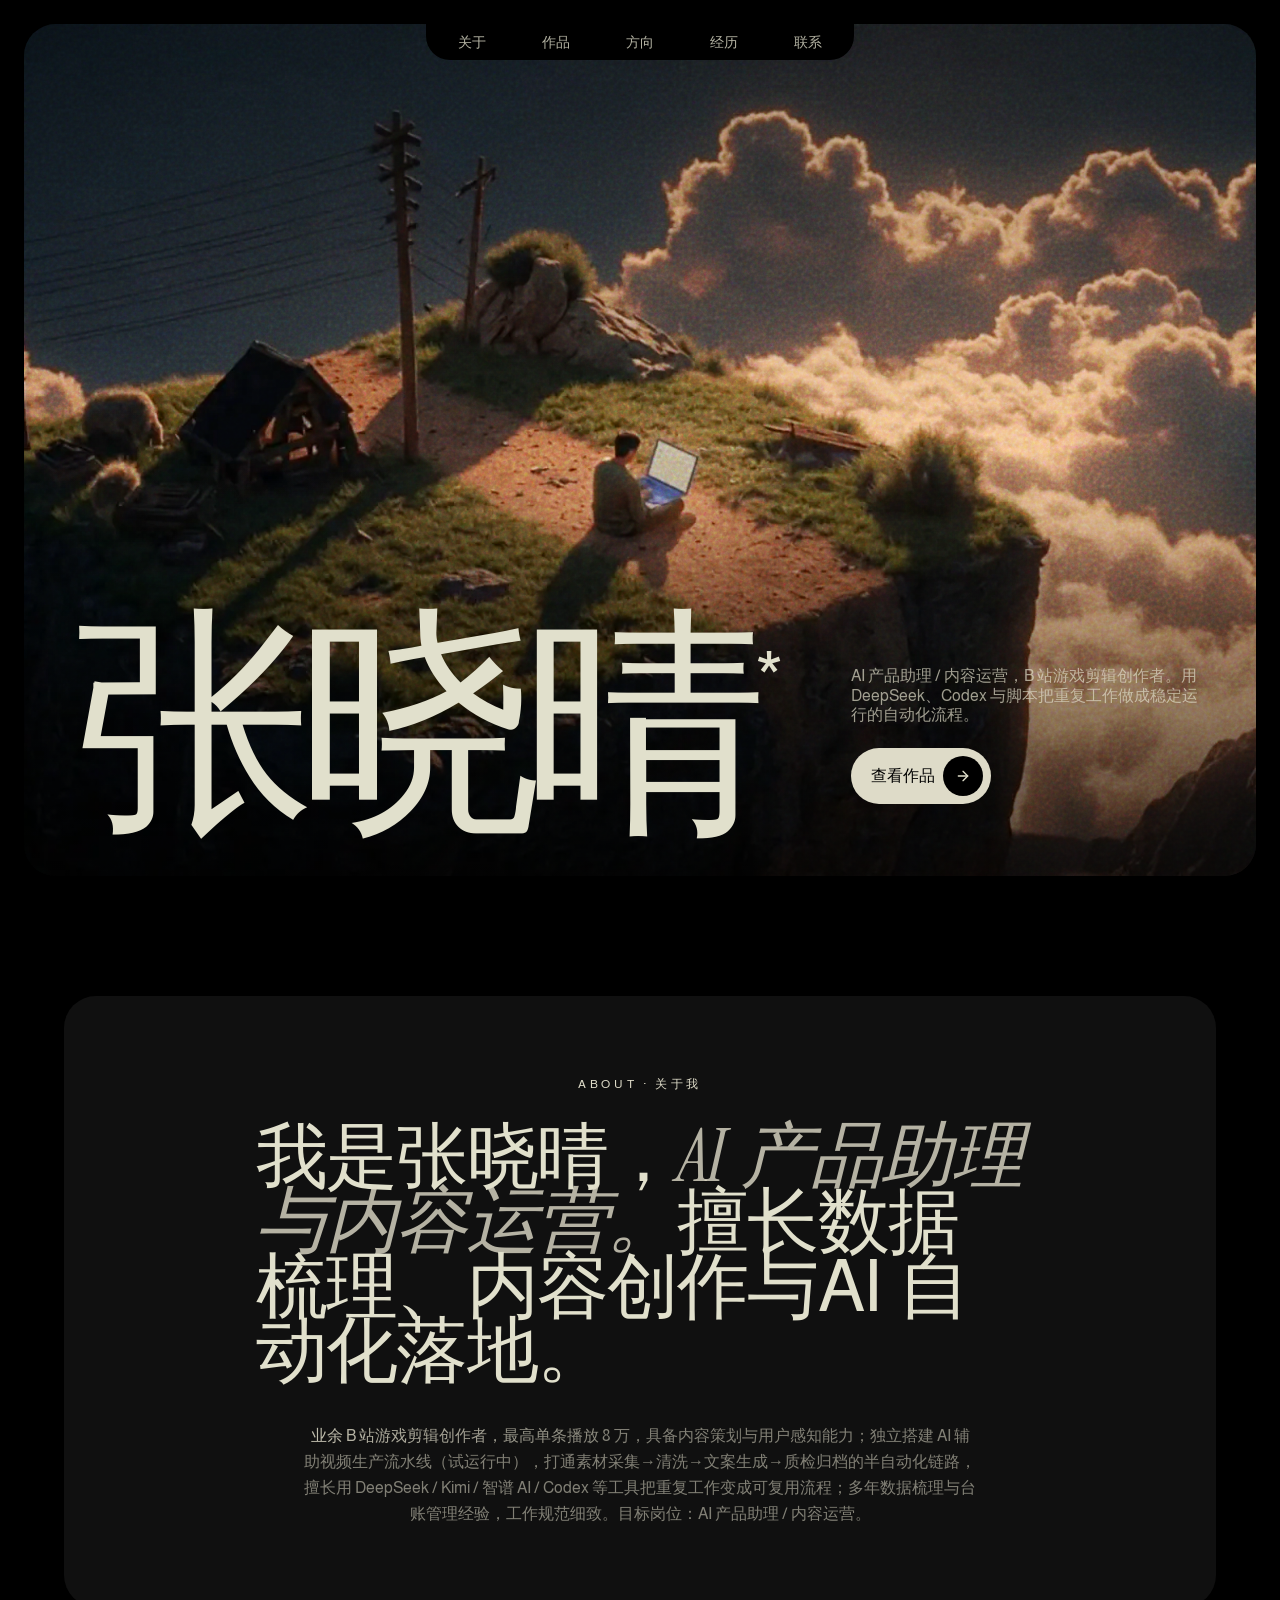
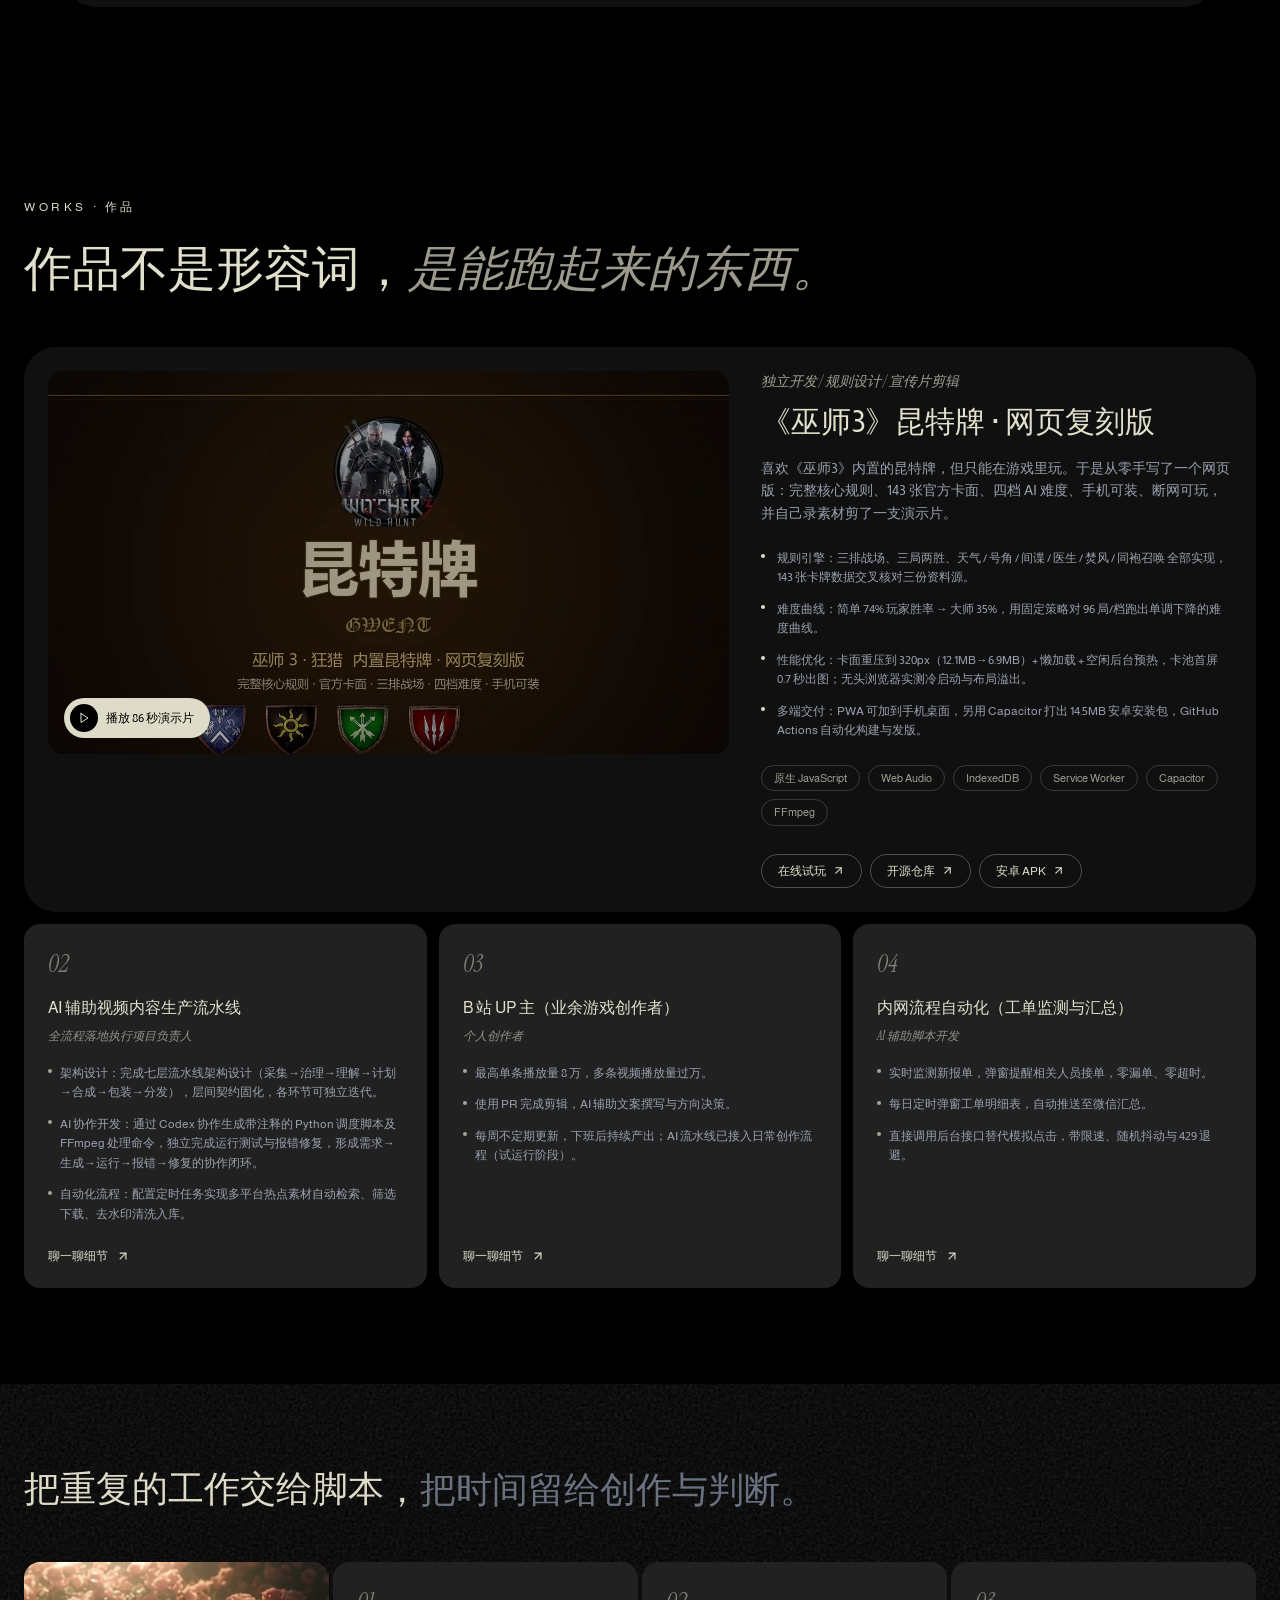
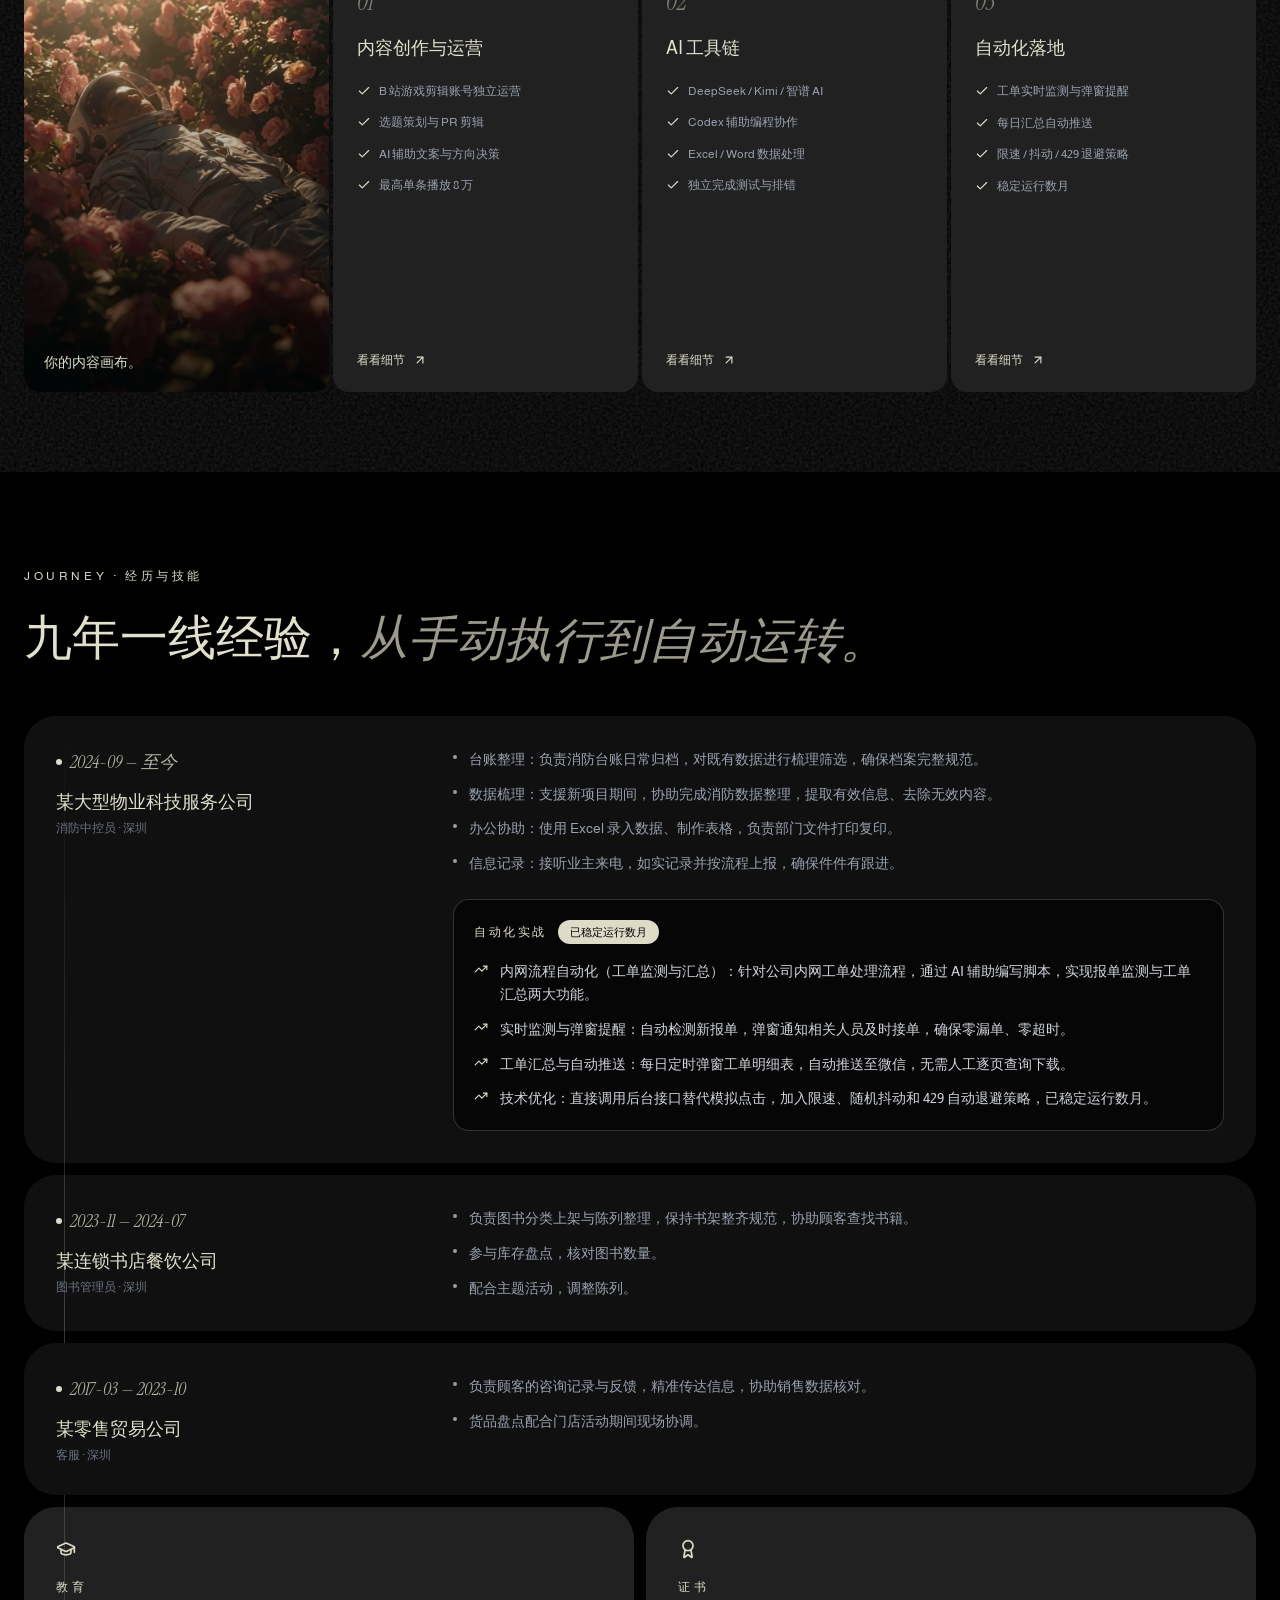
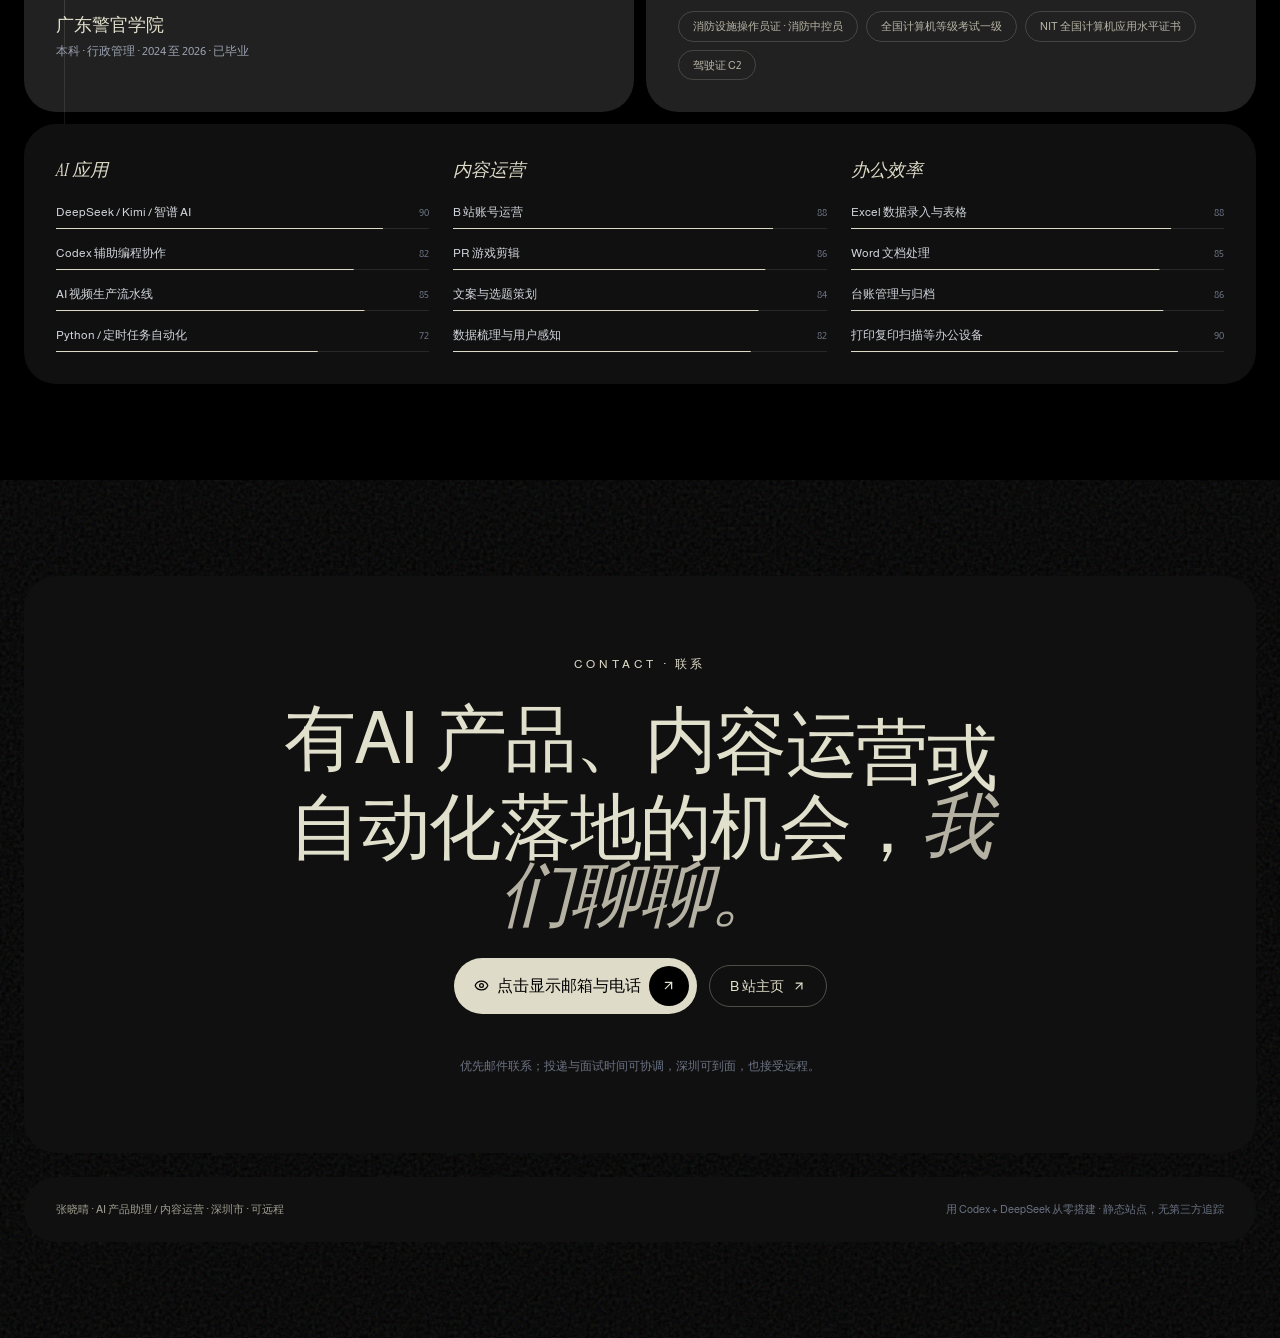
==== commit 30ebaef0: "v6 视频改为进入视口才播放：省流量、避免视口外自动播放被延迟" ====
--- a/v6/index.html
+++ b/v6/index.html
@@ -10,8 +10,8 @@
     />
     <meta name="theme-color" content="#000000" />
     <link rel="icon" type="image/svg+xml" href="./favicon.svg" />
-    <script type="module" crossorigin src="./assets/index-BSwbV4TD.js"></script>
-    <link rel="stylesheet" crossorigin href="./assets/index-B2Cev9G0.css">
+    <script type="module" crossorigin src="./assets/index-DIJLS6dx.js"></script>
+    <link rel="stylesheet" crossorigin href="./assets/index-BYVFfTJw.css">
   </head>
   <body>
     <div id="root"></div>
--- a/v6/assets/index-BYVFfTJw.css
+++ b/v6/assets/index-BYVFfTJw.css
@@ -0,0 +1,2 @@
+/*! tailwindcss v4.3.3 | MIT License | https://tailwindcss.com */
+@layer properties{@supports (((-webkit-hyphens:none)) and (not (margin-trim:inline))) or ((-moz-orient:inline) and (not (color:rgb(from red r g b)))){*,:before,:after,::backdrop{--tw-translate-x:0;--tw-translate-y:0;--tw-translate-z:0;--tw-rotate-x:initial;--tw-rotate-y:initial;--tw-rotate-z:initial;--tw-skew-x:initial;--tw-skew-y:initial;--tw-space-y-reverse:0;--tw-border-style:solid;--tw-gradient-position:initial;--tw-gradient-from:#0000;--tw-gradient-via:#0000;--tw-gradient-to:#0000;--tw-gradient-stops:initial;--tw-gradient-via-stops:initial;--tw-gradient-from-position:0%;--tw-gradient-via-position:50%;--tw-gradient-to-position:100%;--tw-leading:initial;--tw-font-weight:initial;--tw-tracking:initial;--tw-shadow:0 0 #0000;--tw-shadow-color:initial;--tw-shadow-alpha:100%;--tw-inset-shadow:0 0 #0000;--tw-inset-shadow-color:initial;--tw-inset-shadow-alpha:100%;--tw-ring-color:initial;--tw-ring-shadow:0 0 #0000;--tw-inset-ring-color:initial;--tw-inset-ring-shadow:0 0 #0000;--tw-ring-inset:initial;--tw-ring-offset-width:0px;--tw-ring-offset-color:#fff;--tw-ring-offset-shadow:0 0 #0000;--tw-blur:initial;--tw-brightness:initial;--tw-contrast:initial;--tw-grayscale:initial;--tw-hue-rotate:initial;--tw-invert:initial;--tw-opacity:initial;--tw-saturate:initial;--tw-sepia:initial;--tw-drop-shadow:initial;--tw-drop-shadow-color:initial;--tw-drop-shadow-alpha:100%;--tw-drop-shadow-size:initial;--tw-backdrop-blur:initial;--tw-backdrop-brightness:initial;--tw-backdrop-contrast:initial;--tw-backdrop-grayscale:initial;--tw-backdrop-hue-rotate:initial;--tw-backdrop-invert:initial;--tw-backdrop-opacity:initial;--tw-backdrop-saturate:initial;--tw-backdrop-sepia:initial;--tw-duration:initial;--tw-ease:initial;--tw-scale-x:1;--tw-scale-y:1;--tw-scale-z:1}}}@layer theme{:root,:host{--font-sans:-apple-system, BlinkMacSystemFont, "Segoe UI", Roboto, "Helvetica Neue", "Noto Sans", Arial, sans-serif, "Apple Color Emoji", "Segoe UI Emoji", "Segoe UI Symbol", "Noto Color Emoji";--font-serif:ui-serif, Georgia, Cambria, "Times New Roman", Times, serif;--font-mono:ui-monospace, SFMono-Regular, Menlo, Monaco, Consolas, "Liberation Mono", "Courier New", monospace;--color-slate-900:oklch(20.8% .042 265.755);--color-gray-100:oklch(96.7% .003 264.542);--color-gray-200:oklch(92.8% .006 264.531);--color-gray-300:oklch(87.2% .01 258.338);--color-gray-400:oklch(70.7% .022 261.325);--color-gray-500:oklch(55.1% .027 264.364);--color-gray-600:oklch(44.6% .03 256.802);--color-gray-700:oklch(37.3% .034 259.733);--color-gray-900:oklch(21% .034 264.665);--color-black:#000;--color-white:#fff;--spacing:.25rem;--container-xs:20rem;--container-md:28rem;--container-xl:36rem;--container-2xl:42rem;--container-3xl:48rem;--container-4xl:56rem;--container-6xl:72rem;--container-7xl:80rem;--text-xs:.75rem;--text-xs--line-height:calc(1 / .75);--text-sm:.875rem;--text-sm--line-height:calc(1.25 / .875);--text-base:1rem;--text-base--line-height:calc(1.5 / 1);--text-lg:1.125rem;--text-lg--line-height:calc(1.75 / 1.125);--text-xl:1.25rem;--text-xl--line-height:calc(1.75 / 1.25);--text-2xl:1.5rem;--text-2xl--line-height:calc(2 / 1.5);--text-3xl:1.875rem;--text-3xl--line-height:calc(2.25 / 1.875);--text-4xl:2.25rem;--text-4xl--line-height:calc(2.5 / 2.25);--text-5xl:3rem;--text-5xl--line-height:1;--text-6xl:3.75rem;--text-6xl--line-height:1;--text-7xl:4.5rem;--text-7xl--line-height:1;--font-weight-normal:400;--font-weight-medium:500;--font-weight-semibold:600;--font-weight-bold:700;--tracking-tight:-.025em;--tracking-wide:.025em;--leading-tight:1.25;--leading-snug:1.375;--leading-relaxed:1.625;--radius-2xl:1rem;--radius-3xl:1.5rem;--ease-in:cubic-bezier(.4, 0, 1, 1);--ease-out:cubic-bezier(0, 0, .2, 1);--ease-in-out:cubic-bezier(.4, 0, .2, 1);--aspect-video:16 / 9;--default-transition-duration:.15s;--default-transition-timing-function:cubic-bezier(.4, 0, .2, 1);--default-font-family:var(--font-sans);--default-mono-font-family:var(--font-mono)}}@layer base{*,:after,:before,::backdrop{box-sizing:border-box;border:0 solid;margin:0;padding:0}::file-selector-button{box-sizing:border-box;border:0 solid;margin:0;padding:0}html,:host{-webkit-text-size-adjust:100%;tab-size:4;line-height:1.5;font-family:var(--default-font-family,-apple-system, BlinkMacSystemFont, "Segoe UI", Roboto, "Helvetica Neue", "Noto Sans", Arial, sans-serif, "Apple Color Emoji", "Segoe UI Emoji", "Segoe UI Symbol", "Noto Color Emoji");font-feature-settings:var(--default-font-feature-settings,normal);font-variation-settings:var(--default-font-variation-settings,normal);-webkit-tap-highlight-color:transparent}hr{height:0;color:inherit;border-top-width:1px}abbr:where([title]){-webkit-text-decoration:underline dotted;text-decoration:underline dotted}h1,h2,h3,h4,h5,h6{font-size:inherit;font-weight:inherit}a{color:inherit;-webkit-text-decoration:inherit;-webkit-text-decoration:inherit;-webkit-text-decoration:inherit;-webkit-text-decoration:inherit;text-decoration:inherit}b,strong{font-weight:bolder}code,kbd,samp,pre{font-family:var(--default-mono-font-family,ui-monospace, SFMono-Regular, Menlo, Monaco, Consolas, "Liberation Mono", "Courier New", monospace);font-feature-settings:var(--default-mono-font-feature-settings,normal);font-variation-settings:var(--default-mono-font-variation-settings,normal);font-size:1em}small{font-size:80%}sub,sup{vertical-align:baseline;font-size:75%;line-height:0;position:relative}sub{bottom:-.25em}sup{top:-.5em}table{text-indent:0;border-color:inherit;border-collapse:collapse}:-moz-focusring:where(:not(iframe)){outline:auto}progress{vertical-align:baseline}summary{display:list-item}ol,ul,menu{list-style:none}img,svg,video,canvas,audio,iframe,embed,object{vertical-align:middle;display:block}img,video{max-width:100%;height:auto}button,input,select,optgroup,textarea{font:inherit;font-feature-settings:inherit;font-variation-settings:inherit;letter-spacing:inherit;color:inherit;opacity:1;background-color:#0000;border-radius:0}::file-selector-button{font:inherit;font-feature-settings:inherit;font-variation-settings:inherit;letter-spacing:inherit;color:inherit;opacity:1;background-color:#0000;border-radius:0}:where(select:is([multiple],[size])) optgroup{font-weight:bolder}:where(select:is([multiple],[size])) optgroup option{padding-inline-start:20px}::file-selector-button{margin-inline-end:4px}::placeholder{opacity:1}@supports (not ((-webkit-appearance:-apple-pay-button))) or (contain-intrinsic-size:1px){::placeholder{color:currentColor}@supports (color:color-mix(in lab, red, red)){::placeholder{color:color-mix(in oklab, currentcolor 50%, transparent)}}}textarea{resize:vertical}::-webkit-search-decoration{-webkit-appearance:none}::-webkit-date-and-time-value{min-height:1lh;text-align:inherit}::-webkit-datetime-edit{display:inline-flex}::-webkit-datetime-edit-fields-wrapper{padding:0}::-webkit-datetime-edit{padding-block:0}::-webkit-datetime-edit-year-field{padding-block:0}::-webkit-datetime-edit-month-field{padding-block:0}::-webkit-datetime-edit-day-field{padding-block:0}::-webkit-datetime-edit-hour-field{padding-block:0}::-webkit-datetime-edit-minute-field{padding-block:0}::-webkit-datetime-edit-second-field{padding-block:0}::-webkit-datetime-edit-millisecond-field{padding-block:0}::-webkit-datetime-edit-meridiem-field{padding-block:0}::-webkit-calendar-picker-indicator{line-height:1}:-moz-ui-invalid{box-shadow:none}button,input:where([type=button],[type=reset],[type=submit]){appearance:button}::file-selector-button{appearance:button}::-webkit-inner-spin-button{height:auto}::-webkit-outer-spin-button{height:auto}[hidden]:where(:not([hidden=until-found])){display:none!important}}@layer components;@layer utilities{.pointer-events-none{pointer-events:none}.visible{visibility:visible}.sr-only{clip-path:inset(50%);white-space:nowrap;border-width:0;width:1px;height:1px;margin:-1px;padding:0;position:absolute;overflow:hidden}.absolute{position:absolute}.fixed{position:fixed}.relative{position:relative}.inset-0{inset:0}.inset-\[-12\%\]{inset:-12%}.top-0{top:0}.top-\[0\.35em\]{top:.35em}.-right-\[0\.22em\]{right:-.22em}.right-0{right:0}.bottom-0{bottom:0}.bottom-4{bottom:calc(var(--spacing) * 4)}.bottom-5{bottom:calc(var(--spacing) * 5)}.bottom-6{bottom:calc(var(--spacing) * 6)}.left-0{left:0}.left-1\/2{left:50%}.left-4{left:calc(var(--spacing) * 4)}.left-5{left:calc(var(--spacing) * 5)}.left-10{left:calc(var(--spacing) * 10)}.z-10{z-index:10}.z-20{z-index:20}.z-50{z-index:50}.mx-3{margin-inline:calc(var(--spacing) * 3)}.mx-auto{margin-inline:auto}.mt-0\.5{margin-top:calc(var(--spacing) * .5)}.mt-1{margin-top:var(--spacing)}.mt-2{margin-top:calc(var(--spacing) * 2)}.mt-3{margin-top:calc(var(--spacing) * 3)}.mt-4{margin-top:calc(var(--spacing) * 4)}.mt-5{margin-top:calc(var(--spacing) * 5)}.mt-6{margin-top:calc(var(--spacing) * 6)}.mt-7{margin-top:calc(var(--spacing) * 7)}.mt-8{margin-top:calc(var(--spacing) * 8)}.mt-10{margin-top:calc(var(--spacing) * 10)}.mt-12{margin-top:calc(var(--spacing) * 12)}.mt-16{margin-top:calc(var(--spacing) * 16)}.mt-\[0\.5em\]{margin-top:.5em}.mt-\[0\.45em\]{margin-top:.45em}.mt-auto{margin-top:auto}.mr-\[0\.24em\]{margin-right:.24em}.mb-3{margin-bottom:calc(var(--spacing) * 3)}.mb-5{margin-bottom:calc(var(--spacing) * 5)}.mb-6{margin-bottom:calc(var(--spacing) * 6)}.mb-8{margin-bottom:calc(var(--spacing) * 8)}.mb-10{margin-bottom:calc(var(--spacing) * 10)}.mb-12{margin-bottom:calc(var(--spacing) * 12)}.mb-16{margin-bottom:calc(var(--spacing) * 16)}.ml-0{margin-left:0}.block{display:block}.contents{display:contents}.flex{display:flex}.grid{display:grid}.hidden{display:none}.inline{display:inline}.inline-block{display:inline-block}.inline-flex{display:inline-flex}.aspect-\[3\/2\]{aspect-ratio:3/2}.aspect-\[329\/246\]{aspect-ratio:329/246}.aspect-\[438\/346\]{aspect-ratio:438/346}.aspect-square{aspect-ratio:1}.aspect-video{aspect-ratio:var(--aspect-video)}.h-1{height:var(--spacing)}.h-1\.5{height:calc(var(--spacing) * 1.5)}.h-5{height:calc(var(--spacing) * 5)}.h-6{height:calc(var(--spacing) * 6)}.h-7{height:calc(var(--spacing) * 7)}.h-9{height:calc(var(--spacing) * 9)}.h-\[20px\]{height:20px}.h-\[124\%\]{height:124%}.h-\[280px\]{height:280px}.h-full{height:100%}.h-px{height:1px}.h-screen{height:100vh}.min-h-\[280px\]{min-height:280px}.min-h-\[640px\]{min-height:640px}.min-h-screen{min-height:100vh}.w-1{width:var(--spacing)}.w-1\.5{width:calc(var(--spacing) * 1.5)}.w-5{width:calc(var(--spacing) * 5)}.w-6{width:calc(var(--spacing) * 6)}.w-7{width:calc(var(--spacing) * 7)}.w-9{width:calc(var(--spacing) * 9)}.w-\[124\%\]{width:124%}.w-fit{width:fit-content}.w-full{width:100%}.w-max{width:max-content}.w-px{width:1px}.max-w-2xl{max-width:var(--container-2xl)}.max-w-3xl{max-width:var(--container-3xl)}.max-w-4xl{max-width:var(--container-4xl)}.max-w-6xl{max-width:var(--container-6xl)}.max-w-7xl{max-width:var(--container-7xl)}.max-w-\[1200px\]{max-width:1200px}.max-w-\[1440px\]{max-width:1440px}.max-w-md{max-width:var(--container-md)}.max-w-xl{max-width:var(--container-xl)}.max-w-xs{max-width:var(--container-xs)}.shrink-0{flex-shrink:0}.-translate-x-1\/2{--tw-translate-x:calc(calc(1 / 2 * 100%) * -1);translate:var(--tw-translate-x) var(--tw-translate-y)}.-rotate-0{rotate:0deg}.-rotate-45{rotate:-45deg}.transform{transform:var(--tw-rotate-x,) var(--tw-rotate-y,) var(--tw-rotate-z,) var(--tw-skew-x,) var(--tw-skew-y,)}.cursor-pointer{cursor:pointer}.resize{resize:both}.grid-cols-1{grid-template-columns:repeat(1,minmax(0,1fr))}.flex-col{flex-direction:column}.flex-wrap{flex-wrap:wrap}.place-items-center{place-items:center}.items-baseline{align-items:baseline}.items-center{align-items:center}.items-end{align-items:flex-end}.items-start{align-items:flex-start}.justify-between{justify-content:space-between}.justify-center{justify-content:center}.justify-end{justify-content:flex-end}.gap-1{gap:var(--spacing)}.gap-1\.5{gap:calc(var(--spacing) * 1.5)}.gap-2{gap:calc(var(--spacing) * 2)}.gap-3{gap:calc(var(--spacing) * 3)}.gap-4{gap:calc(var(--spacing) * 4)}.gap-5{gap:calc(var(--spacing) * 5)}.gap-6{gap:calc(var(--spacing) * 6)}.gap-8{gap:calc(var(--spacing) * 8)}.gap-16{gap:calc(var(--spacing) * 16)}:where(.space-y-2>:not(:last-child)){--tw-space-y-reverse:0;margin-block-start:calc(calc(var(--spacing) * 2) * var(--tw-space-y-reverse));margin-block-end:calc(calc(var(--spacing) * 2) * calc(1 - var(--tw-space-y-reverse)))}:where(.space-y-3>:not(:last-child)){--tw-space-y-reverse:0;margin-block-start:calc(calc(var(--spacing) * 3) * var(--tw-space-y-reverse));margin-block-end:calc(calc(var(--spacing) * 3) * calc(1 - var(--tw-space-y-reverse)))}:where(.space-y-4>:not(:last-child)){--tw-space-y-reverse:0;margin-block-start:calc(calc(var(--spacing) * 4) * var(--tw-space-y-reverse));margin-block-end:calc(calc(var(--spacing) * 4) * calc(1 - var(--tw-space-y-reverse)))}.overflow-hidden{overflow:hidden}.rounded{border-radius:.25rem}.rounded-2xl{border-radius:var(--radius-2xl)}.rounded-\[2rem\]{border-radius:2rem}.rounded-\[4px\]{border-radius:4px}.rounded-\[40px\]{border-radius:40px}.rounded-full{border-radius:2147483647px}.rounded-b-2xl{border-bottom-right-radius:var(--radius-2xl);border-bottom-left-radius:var(--radius-2xl)}.border{border-style:var(--tw-border-style);border-width:1px}.border-t{border-top-style:var(--tw-border-style);border-top-width:1px}.border-\[\#DEDBC8\]\/20{border-color:oklab(88.8652% -.00426707 .0253293/.2)}.border-\[\#DEDBC8\]\/30{border-color:oklab(88.8652% -.00426707 .0253293/.3)}.border-gray-200{border-color:var(--color-gray-200)}.border-gray-300{border-color:var(--color-gray-300)}.bg-\[\#1a1d2e\]{background-color:#1a1d2e}.bg-\[\#6b6b6b\]{background-color:#6b6b6b}.bg-\[\#051A24\]{background-color:#051a24}.bg-\[\#101010\]{background-color:#101010}.bg-\[\#212121\]{background-color:#212121}.bg-\[\#DEDBC8\]{background-color:#dedbc8}.bg-\[\#DEDBC8\]\/70{background-color:oklab(88.8652% -.00426707 .0253293/.7)}.bg-\[\#EFEFEF\]{background-color:#efefef}.bg-\[\#F1F5F7\]{background-color:#f1f5f7}.bg-\[\#F5F5F5\]{background-color:#f5f5f5}.bg-\[\#F26522\]{background-color:#f26522}.bg-black{background-color:var(--color-black)}.bg-black\/35{background-color:#00000059}@supports (color:color-mix(in lab, red, red)){.bg-black\/35{background-color:color-mix(in oklab, var(--color-black) 35%, transparent)}}.bg-black\/60{background-color:#0009}@supports (color:color-mix(in lab, red, red)){.bg-black\/60{background-color:color-mix(in oklab, var(--color-black) 60%, transparent)}}.bg-gray-100{background-color:var(--color-gray-100)}.bg-gray-900{background-color:var(--color-gray-900)}.bg-white{background-color:var(--color-white)}.bg-white\/10{background-color:#ffffff1a}@supports (color:color-mix(in lab, red, red)){.bg-white\/10{background-color:color-mix(in oklab, var(--color-white) 10%, transparent)}}.bg-white\/90{background-color:#ffffffe6}@supports (color:color-mix(in lab, red, red)){.bg-white\/90{background-color:color-mix(in oklab, var(--color-white) 90%, transparent)}}.bg-gradient-to-b{--tw-gradient-position:to bottom in oklab;background-image:linear-gradient(var(--tw-gradient-stops))}.bg-gradient-to-t{--tw-gradient-position:to top in oklab;background-image:linear-gradient(var(--tw-gradient-stops))}.from-black\/30{--tw-gradient-from:#0000004d}@supports (color:color-mix(in lab, red, red)){.from-black\/30{--tw-gradient-from:color-mix(in oklab, var(--color-black) 30%, transparent)}}.from-black\/30{--tw-gradient-stops:var(--tw-gradient-via-stops,var(--tw-gradient-position), var(--tw-gradient-from) var(--tw-gradient-from-position), var(--tw-gradient-to) var(--tw-gradient-to-position))}.from-black\/70{--tw-gradient-from:#000000b3}@supports (color:color-mix(in lab, red, red)){.from-black\/70{--tw-gradient-from:color-mix(in oklab, var(--color-black) 70%, transparent)}}.from-black\/70{--tw-gradient-stops:var(--tw-gradient-via-stops,var(--tw-gradient-position), var(--tw-gradient-from) var(--tw-gradient-from-position), var(--tw-gradient-to) var(--tw-gradient-to-position))}.from-transparent{--tw-gradient-from:transparent;--tw-gradient-stops:var(--tw-gradient-via-stops,var(--tw-gradient-position), var(--tw-gradient-from) var(--tw-gradient-from-position), var(--tw-gradient-to) var(--tw-gradient-to-position))}.via-\[\#DEDBC8\]\/25{--tw-gradient-via:oklab(88.8652% -.00426707 .0253293/.25);--tw-gradient-via-stops:var(--tw-gradient-position), var(--tw-gradient-from) var(--tw-gradient-from-position), var(--tw-gradient-via) var(--tw-gradient-via-position), var(--tw-gradient-to) var(--tw-gradient-to-position);--tw-gradient-stops:var(--tw-gradient-via-stops)}.via-transparent{--tw-gradient-via:transparent;--tw-gradient-via-stops:var(--tw-gradient-position), var(--tw-gradient-from) var(--tw-gradient-from-position), var(--tw-gradient-via) var(--tw-gradient-via-position), var(--tw-gradient-to) var(--tw-gradient-to-position);--tw-gradient-stops:var(--tw-gradient-via-stops)}.to-black\/60{--tw-gradient-to:#0009}@supports (color:color-mix(in lab, red, red)){.to-black\/60{--tw-gradient-to:color-mix(in oklab, var(--color-black) 60%, transparent)}}.to-black\/60{--tw-gradient-stops:var(--tw-gradient-via-stops,var(--tw-gradient-position), var(--tw-gradient-from) var(--tw-gradient-from-position), var(--tw-gradient-to) var(--tw-gradient-to-position))}.to-transparent{--tw-gradient-to:transparent;--tw-gradient-stops:var(--tw-gradient-via-stops,var(--tw-gradient-position), var(--tw-gradient-from) var(--tw-gradient-from-position), var(--tw-gradient-to) var(--tw-gradient-to-position))}.object-cover{object-fit:cover}.p-2{padding:calc(var(--spacing) * 2)}.p-4{padding:calc(var(--spacing) * 4)}.p-5{padding:calc(var(--spacing) * 5)}.p-6{padding:calc(var(--spacing) * 6)}.p-\[5px\]{padding:5px}.\!px-5{padding-inline:calc(var(--spacing) * 5)!important}.px-1\.5{padding-inline:calc(var(--spacing) * 1.5)}.px-3{padding-inline:calc(var(--spacing) * 3)}.px-3\.5{padding-inline:calc(var(--spacing) * 3.5)}.px-4{padding-inline:calc(var(--spacing) * 4)}.px-5{padding-inline:calc(var(--spacing) * 5)}.px-6{padding-inline:calc(var(--spacing) * 6)}.px-8{padding-inline:calc(var(--spacing) * 8)}.\!py-2{padding-block:calc(var(--spacing) * 2)!important}.py-0\.5{padding-block:calc(var(--spacing) * .5)}.py-1{padding-block:var(--spacing)}.py-1\.5{padding-block:calc(var(--spacing) * 1.5)}.py-2{padding-block:calc(var(--spacing) * 2)}.py-2\.5{padding-block:calc(var(--spacing) * 2.5)}.py-4{padding-block:calc(var(--spacing) * 4)}.py-6{padding-block:calc(var(--spacing) * 6)}.py-12{padding-block:calc(var(--spacing) * 12)}.py-14{padding-block:calc(var(--spacing) * 14)}.py-16{padding-block:calc(var(--spacing) * 16)}.py-24{padding-block:calc(var(--spacing) * 24)}.pt-6{padding-top:calc(var(--spacing) * 6)}.pt-8{padding-top:calc(var(--spacing) * 8)}.pt-16{padding-top:calc(var(--spacing) * 16)}.pr-2{padding-right:calc(var(--spacing) * 2)}.pr-4{padding-right:calc(var(--spacing) * 4)}.pr-8{padding-right:calc(var(--spacing) * 8)}.pb-8{padding-bottom:calc(var(--spacing) * 8)}.pb-10{padding-bottom:calc(var(--spacing) * 10)}.pb-12{padding-bottom:calc(var(--spacing) * 12)}.pb-14{padding-bottom:calc(var(--spacing) * 14)}.pb-16{padding-bottom:calc(var(--spacing) * 16)}.pl-1\.5{padding-left:calc(var(--spacing) * 1.5)}.pl-2{padding-left:calc(var(--spacing) * 2)}.pl-5{padding-left:calc(var(--spacing) * 5)}.pl-8{padding-left:calc(var(--spacing) * 8)}.text-center{text-align:center}.text-left{text-align:left}.font-mono{font-family:var(--font-mono)}.font-serif{font-family:var(--font-serif)}.text-2xl{font-size:var(--text-2xl);line-height:var(--tw-leading,var(--text-2xl--line-height))}.text-3xl{font-size:var(--text-3xl);line-height:var(--tw-leading,var(--text-3xl--line-height))}.text-base{font-size:var(--text-base);line-height:var(--tw-leading,var(--text-base--line-height))}.text-lg{font-size:var(--text-lg);line-height:var(--tw-leading,var(--text-lg--line-height))}.text-sm{font-size:var(--text-sm);line-height:var(--tw-leading,var(--text-sm--line-height))}.text-xl{font-size:var(--text-xl);line-height:var(--tw-leading,var(--text-xl--line-height))}.text-xs{font-size:var(--text-xs);line-height:var(--tw-leading,var(--text-xs--line-height))}.text-\[0\.31em\]{font-size:.31em}.text-\[10px\]{font-size:10px}.text-\[11px\]{font-size:11px}.text-\[13px\]{font-size:13px}.text-\[15px\]{font-size:15px}.text-\[22px\]{font-size:22px}.text-\[26vw\]{font-size:26vw}.text-\[32px\]{font-size:32px}.text-\[48px\]{font-size:48px}.text-\[clamp\(1\.5rem\,4vw\,3\.2rem\)\]{font-size:clamp(1.5rem,4vw,3.2rem)}.text-\[clamp\(1\.75rem\,7vw\,4\.2rem\)\]{font-size:clamp(1.75rem,7vw,4.2rem)}.leading-\[0\.85\]{--tw-leading:.85;line-height:.85}.leading-\[0\.95\]{--tw-leading:.95;line-height:.95}.leading-\[1\.1\]{--tw-leading:1.1;line-height:1.1}.leading-\[1\.2\]{--tw-leading:1.2;line-height:1.2}.leading-\[1\.08\]{--tw-leading:1.08;line-height:1.08}.leading-\[1\.12\]{--tw-leading:1.12;line-height:1.12}.leading-\[1\.65\]{--tw-leading:1.65;line-height:1.65}.leading-\[20px\]{--tw-leading:20px;line-height:20px}.leading-relaxed{--tw-leading:var(--leading-relaxed);line-height:var(--leading-relaxed)}.leading-snug{--tw-leading:var(--leading-snug);line-height:var(--leading-snug)}.leading-tight{--tw-leading:var(--leading-tight);line-height:var(--leading-tight)}.font-bold{--tw-font-weight:var(--font-weight-bold);font-weight:var(--font-weight-bold)}.font-medium{--tw-font-weight:var(--font-weight-medium);font-weight:var(--font-weight-medium)}.font-normal{--tw-font-weight:var(--font-weight-normal);font-weight:var(--font-weight-normal)}.font-semibold{--tw-font-weight:var(--font-weight-semibold);font-weight:var(--font-weight-semibold)}.tracking-\[-0\.02em\]{--tw-tracking:-.02em;letter-spacing:-.02em}.tracking-\[-0\.03em\]{--tw-tracking:-.03em;letter-spacing:-.03em}.tracking-\[-0\.07em\]{--tw-tracking:-.07em;letter-spacing:-.07em}.tracking-\[0\.2em\]{--tw-tracking:.2em;letter-spacing:.2em}.tracking-\[0\.3em\]{--tw-tracking:.3em;letter-spacing:.3em}.tracking-tight{--tw-tracking:var(--tracking-tight);letter-spacing:var(--tracking-tight)}.tracking-wide{--tw-tracking:var(--tracking-wide);letter-spacing:var(--tracking-wide)}.whitespace-nowrap{white-space:nowrap}.text-\[\#0D212C\]{color:#0d212c}.text-\[\#051A24\]{color:#051a24}.text-\[\#051A24\]\/70{color:oklab(20.5994% -.0210589 -.0263572/.7)}.text-\[\#273C46\]{color:#273c46}.text-\[\#DEDBC8\]{color:#dedbc8}.text-\[\#DEDBC8\]\/50{color:oklab(88.8652% -.00426707 .0253293/.5)}.text-\[\#DEDBC8\]\/60{color:oklab(88.8652% -.00426707 .0253293/.6)}.text-\[\#DEDBC8\]\/70{color:oklab(88.8652% -.00426707 .0253293/.7)}.text-\[\#DEDBC8\]\/80{color:oklab(88.8652% -.00426707 .0253293/.8)}.text-\[\#E0EBF0\]{color:#e0ebf0}.text-\[\#E1E0CC\]{color:#e1e0cc}.text-\[\#E8704E\]{color:#e8704e}.text-\[\#F6FCFF\]{color:#f6fcff}.text-\[\#F26522\]{color:#f26522}.text-black{color:var(--color-black)}.text-gray-300{color:var(--color-gray-300)}.text-gray-400{color:var(--color-gray-400)}.text-gray-500{color:var(--color-gray-500)}.text-gray-600{color:var(--color-gray-600)}.text-gray-700{color:var(--color-gray-700)}.text-gray-900{color:var(--color-gray-900)}.text-slate-900{color:var(--color-slate-900)}.text-white{color:var(--color-white)}.uppercase{text-transform:uppercase}.italic{font-style:italic}.opacity-0{opacity:0}.opacity-\[0\.7\]{opacity:.7}.opacity-\[0\.12\]{opacity:.12}.opacity-\[0\.15\]{opacity:.15}.mix-blend-overlay{mix-blend-mode:overlay}.shadow-\[0_0_0_0\.5px_rgba\(0\,0\,0\,0\.05\)\,0_4px_30px_rgba\(0\,0\,0\,0\.12\)\]{--tw-shadow:0 0 0 .5px var(--tw-shadow-color,#0000000d), 0 4px 30px var(--tw-shadow-color,#0000001f);box-shadow:var(--tw-inset-shadow), var(--tw-inset-ring-shadow), var(--tw-ring-offset-shadow), var(--tw-ring-shadow), var(--tw-shadow)}.shadow-\[0_2px_8px_rgba\(0\,0\,0\,0\.06\)\]{--tw-shadow:0 2px 8px var(--tw-shadow-color,#0000000f);box-shadow:var(--tw-inset-shadow), var(--tw-inset-ring-shadow), var(--tw-ring-offset-shadow), var(--tw-ring-shadow), var(--tw-shadow)}.shadow-\[0_2px_8px_rgba\(0\,0\,0\,0\.08\)\]{--tw-shadow:0 2px 8px var(--tw-shadow-color,#00000014);box-shadow:var(--tw-inset-shadow), var(--tw-inset-ring-shadow), var(--tw-ring-offset-shadow), var(--tw-ring-shadow), var(--tw-shadow)}.shadow-\[0_4px_16px_rgba\(0\,0\,0\,0\.08\)\]{--tw-shadow:0 4px 16px var(--tw-shadow-color,#00000014);box-shadow:var(--tw-inset-shadow), var(--tw-inset-ring-shadow), var(--tw-ring-offset-shadow), var(--tw-ring-shadow), var(--tw-shadow)}.shadow-\[0_4px_40px_rgba\(0\,0\,0\,0\.06\)\]{--tw-shadow:0 4px 40px var(--tw-shadow-color,#0000000f);box-shadow:var(--tw-inset-shadow), var(--tw-inset-ring-shadow), var(--tw-ring-offset-shadow), var(--tw-ring-shadow), var(--tw-shadow)}.shadow-\[inset_0_2px_8px_rgba\(255\,255\,255\,0\.12\)\]{--tw-shadow:inset 0 2px 8px var(--tw-shadow-color,#ffffff1f);box-shadow:var(--tw-inset-shadow), var(--tw-inset-ring-shadow), var(--tw-ring-offset-shadow), var(--tw-ring-shadow), var(--tw-shadow)}.shadow-lg{--tw-shadow:0 10px 15px -3px var(--tw-shadow-color,#0000001a), 0 4px 6px -4px var(--tw-shadow-color,#0000001a);box-shadow:var(--tw-inset-shadow), var(--tw-inset-ring-shadow), var(--tw-ring-offset-shadow), var(--tw-ring-shadow), var(--tw-shadow)}.blur{--tw-blur:blur(8px);filter:var(--tw-blur,) var(--tw-brightness,) var(--tw-contrast,) var(--tw-grayscale,) var(--tw-hue-rotate,) var(--tw-invert,) var(--tw-saturate,) var(--tw-sepia,) var(--tw-drop-shadow,)}.blur-\[48px\]{--tw-blur:blur(48px);filter:var(--tw-blur,) var(--tw-brightness,) var(--tw-contrast,) var(--tw-grayscale,) var(--tw-hue-rotate,) var(--tw-invert,) var(--tw-saturate,) var(--tw-sepia,) var(--tw-drop-shadow,)}.drop-shadow{--tw-drop-shadow-size:drop-shadow(0 1px 2px var(--tw-drop-shadow-color,#0000001a)) drop-shadow(0 1px 1px var(--tw-drop-shadow-color,#0000000f));--tw-drop-shadow:drop-shadow(0 1px 2px #0000001a) drop-shadow(0 1px 1px #0000000f);filter:var(--tw-blur,) var(--tw-brightness,) var(--tw-contrast,) var(--tw-grayscale,) var(--tw-hue-rotate,) var(--tw-invert,) var(--tw-saturate,) var(--tw-sepia,) var(--tw-drop-shadow,)}.saturate-150{--tw-saturate:saturate(150%);filter:var(--tw-blur,) var(--tw-brightness,) var(--tw-contrast,) var(--tw-grayscale,) var(--tw-hue-rotate,) var(--tw-invert,) var(--tw-saturate,) var(--tw-sepia,) var(--tw-drop-shadow,)}.filter{filter:var(--tw-blur,) var(--tw-brightness,) var(--tw-contrast,) var(--tw-grayscale,) var(--tw-hue-rotate,) var(--tw-invert,) var(--tw-saturate,) var(--tw-sepia,) var(--tw-drop-shadow,)}.filter\!{filter:var(--tw-blur,) var(--tw-brightness,) var(--tw-contrast,) var(--tw-grayscale,) var(--tw-hue-rotate,) var(--tw-invert,) var(--tw-saturate,) var(--tw-sepia,) var(--tw-drop-shadow,)!important}.backdrop-blur{--tw-backdrop-blur:blur(8px);-webkit-backdrop-filter:var(--tw-backdrop-blur,) var(--tw-backdrop-brightness,) var(--tw-backdrop-contrast,) var(--tw-backdrop-grayscale,) var(--tw-backdrop-hue-rotate,) var(--tw-backdrop-invert,) var(--tw-backdrop-opacity,) var(--tw-backdrop-saturate,) var(--tw-backdrop-sepia,);backdrop-filter:var(--tw-backdrop-blur,) var(--tw-backdrop-brightness,) var(--tw-backdrop-contrast,) var(--tw-backdrop-grayscale,) var(--tw-backdrop-hue-rotate,) var(--tw-backdrop-invert,) var(--tw-backdrop-opacity,) var(--tw-backdrop-saturate,) var(--tw-backdrop-sepia,)}.transition{transition-property:color,background-color,border-color,outline-color,text-decoration-color,fill,stroke,--tw-gradient-from,--tw-gradient-via,--tw-gradient-to,opacity,box-shadow,transform,translate,scale,rotate,filter,-webkit-backdrop-filter,backdrop-filter,display,content-visibility,overlay,pointer-events;transition-timing-function:var(--tw-ease,var(--default-transition-timing-function));transition-duration:var(--tw-duration,var(--default-transition-duration))}.transition-all{transition-property:all;transition-timing-function:var(--tw-ease,var(--default-transition-timing-function));transition-duration:var(--tw-duration,var(--default-transition-duration))}.transition-colors{transition-property:color,background-color,border-color,outline-color,text-decoration-color,fill,stroke,--tw-gradient-from,--tw-gradient-via,--tw-gradient-to;transition-timing-function:var(--tw-ease,var(--default-transition-timing-function));transition-duration:var(--tw-duration,var(--default-transition-duration))}.transition-opacity{transition-property:opacity;transition-timing-function:var(--tw-ease,var(--default-transition-timing-function));transition-duration:var(--tw-duration,var(--default-transition-duration))}.transition-shadow{transition-property:box-shadow;transition-timing-function:var(--tw-ease,var(--default-transition-timing-function));transition-duration:var(--tw-duration,var(--default-transition-duration))}.transition-transform{transition-property:transform,translate,scale,rotate;transition-timing-function:var(--tw-ease,var(--default-transition-timing-function));transition-duration:var(--tw-duration,var(--default-transition-duration))}.delay-100{transition-delay:.1s}.duration-300{--tw-duration:.3s;transition-duration:.3s}.duration-700{--tw-duration:.7s;transition-duration:.7s}.ease-in{--tw-ease:var(--ease-in);transition-timing-function:var(--ease-in)}.ease-in-out{--tw-ease:var(--ease-in-out);transition-timing-function:var(--ease-in-out)}.ease-out{--tw-ease:var(--ease-out);transition-timing-function:var(--ease-out)}@media (hover:hover){.group-hover\:w-\[148px\]:is(:where(.group):hover *){width:148px}.group-hover\:w-\[168px\]:is(:where(.group):hover *){width:168px}.group-hover\:translate-x-0\.5:is(:where(.group):hover *){--tw-translate-x:calc(var(--spacing) * .5);translate:var(--tw-translate-x) var(--tw-translate-y)}.group-hover\:scale-110:is(:where(.group):hover *){--tw-scale-x:110%;--tw-scale-y:110%;--tw-scale-z:110%;scale:var(--tw-scale-x) var(--tw-scale-y)}.group-hover\:scale-\[1\.03\]:is(:where(.group):hover *){scale:1.03}.group-hover\:-rotate-45:is(:where(.group):hover *){rotate:-45deg}.group-hover\:rotate-0:is(:where(.group):hover *){rotate:0deg}.group-hover\:bg-black\/20:is(:where(.group):hover *){background-color:#0003}@supports (color:color-mix(in lab, red, red)){.group-hover\:bg-black\/20:is(:where(.group):hover *){background-color:color-mix(in oklab, var(--color-black) 20%, transparent)}}.group-hover\:opacity-100:is(:where(.group):hover *){opacity:1}.hover\:gap-3:hover{gap:calc(var(--spacing) * 3)}.hover\:bg-\[\#262626\]:hover{background-color:#262626}.hover\:bg-\[\#DEDBC8\]:hover{background-color:#dedbc8}.hover\:bg-\[\#e05a1a\]:hover{background-color:#e05a1a}.hover\:text-\[\#E1E0CC\]:hover{color:#e1e0cc}.hover\:text-black:hover{color:var(--color-black)}.hover\:text-gray-500:hover{color:var(--color-gray-500)}.hover\:opacity-70:hover{opacity:.7}.hover\:shadow-\[0_4px_16px_rgba\(0\,0\,0\,0\.12\)\]:hover{--tw-shadow:0 4px 16px var(--tw-shadow-color,#0000001f);box-shadow:var(--tw-inset-shadow), var(--tw-inset-ring-shadow), var(--tw-ring-offset-shadow), var(--tw-ring-shadow), var(--tw-shadow)}}@media (width>=40rem){.sm\:mt-12{margin-top:calc(var(--spacing) * 12)}.sm\:mt-14{margin-top:calc(var(--spacing) * 14)}.sm\:mb-8{margin-bottom:calc(var(--spacing) * 8)}.sm\:mb-14{margin-bottom:calc(var(--spacing) * 14)}.sm\:mb-16{margin-bottom:calc(var(--spacing) * 16)}.sm\:block{display:block}.sm\:hidden{display:none}.sm\:h-7{height:calc(var(--spacing) * 7)}.sm\:h-8{height:calc(var(--spacing) * 8)}.sm\:h-10{height:calc(var(--spacing) * 10)}.sm\:w-7{width:calc(var(--spacing) * 7)}.sm\:w-8{width:calc(var(--spacing) * 8)}.sm\:w-10{width:calc(var(--spacing) * 10)}.sm\:grid-cols-3{grid-template-columns:repeat(3,minmax(0,1fr))}.sm\:flex-row{flex-direction:row}.sm\:items-center{align-items:center}.sm\:justify-between{justify-content:space-between}.sm\:gap-2{gap:calc(var(--spacing) * 2)}.sm\:gap-5{gap:calc(var(--spacing) * 5)}.sm\:gap-6{gap:calc(var(--spacing) * 6)}.sm\:p-3{padding:calc(var(--spacing) * 3)}.sm\:p-8{padding:calc(var(--spacing) * 8)}.sm\:px-2{padding-inline:calc(var(--spacing) * 2)}.sm\:px-4{padding-inline:calc(var(--spacing) * 4)}.sm\:px-8{padding-inline:calc(var(--spacing) * 8)}.sm\:py-1\.5{padding-block:calc(var(--spacing) * 1.5)}.sm\:pt-20{padding-top:calc(var(--spacing) * 20)}.sm\:pb-16{padding-bottom:calc(var(--spacing) * 16)}.sm\:pl-6{padding-left:calc(var(--spacing) * 6)}.sm\:text-2xl{font-size:var(--text-2xl);line-height:var(--tw-leading,var(--text-2xl--line-height))}.sm\:text-3xl{font-size:var(--text-3xl);line-height:var(--tw-leading,var(--text-3xl--line-height))}.sm\:text-4xl{font-size:var(--text-4xl);line-height:var(--tw-leading,var(--text-4xl--line-height))}.sm\:text-base{font-size:var(--text-base);line-height:var(--tw-leading,var(--text-base--line-height))}.sm\:text-sm{font-size:var(--text-sm);line-height:var(--tw-leading,var(--text-sm--line-height))}.sm\:text-xs{font-size:var(--text-xs);line-height:var(--tw-leading,var(--text-xs--line-height))}.sm\:text-\[11px\]{font-size:11px}.sm\:text-\[13px\]{font-size:13px}.sm\:text-\[15px\]{font-size:15px}.sm\:text-\[24vw\]{font-size:24vw}.sm\:text-\[clamp\(2\.5rem\,5vw\,4\.2rem\)\]{font-size:clamp(2.5rem,5vw,4.2rem)}.sm\:leading-\[0\.9\]{--tw-leading:.9;line-height:.9}}@media (width>=48rem){.md\:mt-20{margin-top:calc(var(--spacing) * 20)}.md\:ml-28{margin-left:calc(var(--spacing) * 28)}.md\:flex{display:flex}.md\:hidden{display:none}.md\:h-6{height:calc(var(--spacing) * 6)}.md\:h-\[500px\]{height:500px}.md\:w-6{width:calc(var(--spacing) * 6)}.md\:grid-cols-2{grid-template-columns:repeat(2,minmax(0,1fr))}.md\:grid-cols-3{grid-template-columns:repeat(3,minmax(0,1fr))}.md\:grid-cols-\[1fr_2fr\]{grid-template-columns:1fr 2fr}.md\:flex-row{flex-direction:row}.md\:items-start{align-items:flex-start}.md\:justify-between{justify-content:space-between}.md\:gap-2{gap:calc(var(--spacing) * 2)}.md\:gap-12{gap:calc(var(--spacing) * 12)}.md\:gap-20{gap:calc(var(--spacing) * 20)}.md\:rounded-\[2rem\]{border-radius:2rem}.md\:rounded-b-3xl{border-bottom-right-radius:var(--radius-3xl);border-bottom-left-radius:var(--radius-3xl)}.md\:p-6{padding:calc(var(--spacing) * 6)}.md\:p-8{padding:calc(var(--spacing) * 8)}.md\:px-6{padding-inline:calc(var(--spacing) * 6)}.md\:px-8{padding-inline:calc(var(--spacing) * 8)}.md\:px-12{padding-inline:calc(var(--spacing) * 12)}.md\:py-20{padding-block:calc(var(--spacing) * 20)}.md\:py-24{padding-block:calc(var(--spacing) * 24)}.md\:py-36{padding-block:calc(var(--spacing) * 36)}.md\:pr-16{padding-right:calc(var(--spacing) * 16)}.md\:text-3xl{font-size:var(--text-3xl);line-height:var(--tw-leading,var(--text-3xl--line-height))}.md\:text-4xl{font-size:var(--text-4xl);line-height:var(--tw-leading,var(--text-4xl--line-height))}.md\:text-5xl{font-size:var(--text-5xl);line-height:var(--tw-leading,var(--text-5xl--line-height))}.md\:text-base{font-size:var(--text-base);line-height:var(--tw-leading,var(--text-base--line-height))}.md\:text-sm{font-size:var(--text-sm);line-height:var(--tw-leading,var(--text-sm--line-height))}.md\:text-\[22vw\]{font-size:22vw}.md\:text-\[40px\]{font-size:40px}.md\:text-\[64px\]{font-size:64px}}@media (width>=64rem){.lg\:col-span-4{grid-column:span 4/span 4}.lg\:col-span-5{grid-column:span 5/span 5}.lg\:col-span-7{grid-column:span 7/span 7}.lg\:col-span-8{grid-column:span 8/span 8}.lg\:col-start-1{grid-column-start:1}.lg\:col-start-2{grid-column-start:2}.lg\:col-start-3{grid-column-start:3}.lg\:mb-16{margin-bottom:calc(var(--spacing) * 16)}.lg\:mb-28{margin-bottom:calc(var(--spacing) * 28)}.lg\:block{display:block}.lg\:h-\[430px\]{height:430px}.lg\:h-full{height:100%}.lg\:grid-cols-2{grid-template-columns:repeat(2,minmax(0,1fr))}.lg\:grid-cols-4{grid-template-columns:repeat(4,minmax(0,1fr))}.lg\:grid-cols-12{grid-template-columns:repeat(12,minmax(0,1fr))}.lg\:grid-cols-\[26\%_1fr_48\%\]{grid-template-columns:26% 1fr 48%}.lg\:items-end{align-items:flex-end}.lg\:gap-1{gap:var(--spacing)}.lg\:gap-7{gap:calc(var(--spacing) * 7)}.lg\:gap-8{gap:calc(var(--spacing) * 8)}.lg\:gap-14{gap:calc(var(--spacing) * 14)}.lg\:p-12{padding:calc(var(--spacing) * 12)}.lg\:px-12{padding-inline:calc(var(--spacing) * 12)}.lg\:pt-28{padding-top:calc(var(--spacing) * 28)}.lg\:pt-32{padding-top:calc(var(--spacing) * 32)}.lg\:pb-6{padding-bottom:calc(var(--spacing) * 6)}.lg\:pb-20{padding-bottom:calc(var(--spacing) * 20)}.lg\:pb-24{padding-bottom:calc(var(--spacing) * 24)}.lg\:pb-28{padding-bottom:calc(var(--spacing) * 28)}.lg\:pl-2{padding-left:calc(var(--spacing) * 2)}.lg\:text-4xl{font-size:var(--text-4xl);line-height:var(--tw-leading,var(--text-4xl--line-height))}.lg\:text-5xl{font-size:var(--text-5xl);line-height:var(--tw-leading,var(--text-5xl--line-height))}.lg\:text-6xl{font-size:var(--text-6xl);line-height:var(--tw-leading,var(--text-6xl--line-height))}.lg\:text-base{font-size:var(--text-base);line-height:var(--tw-leading,var(--text-base--line-height))}.lg\:text-\[20vw\]{font-size:20vw}.lg\:text-\[44px\]{font-size:44px}.lg\:text-\[80px\]{font-size:80px}.lg\:whitespace-nowrap{white-space:nowrap}}@media (width>=80rem){.xl\:text-7xl{font-size:var(--text-7xl);line-height:var(--tw-leading,var(--text-7xl--line-height))}.xl\:text-\[19vw\]{font-size:19vw}}}@font-face{font-family:Almarai;font-style:normal;font-display:swap;font-weight:300;src:url(./almarai-latin-300-normal-D2L8TtII.woff2)format("woff2"),url(./almarai-latin-300-normal-CcpAOBTk.woff)format("woff")}@font-face{font-family:Almarai;font-style:normal;font-display:swap;font-weight:400;src:url(./almarai-latin-400-normal-vHk6bQw7.woff2)format("woff2"),url(./almarai-latin-400-normal-nk-oBp0x.woff)format("woff")}@font-face{font-family:Almarai;font-style:normal;font-display:swap;font-weight:700;src:url(./almarai-latin-700-normal-CmEa8QLc.woff2)format("woff2"),url(./almarai-latin-700-normal-Bw55lGft.woff)format("woff")}@font-face{font-family:Almarai;font-style:normal;font-display:swap;font-weight:800;src:url(./almarai-latin-800-normal-B6zOSGTD.woff2)format("woff2"),url(./almarai-latin-800-normal-LcFWNW6i.woff)format("woff")}@font-face{font-family:Instrument Serif;font-style:italic;font-display:swap;font-weight:400;src:url(./instrument-serif-latin-ext-400-italic-C9HzH3YL.woff2)format("woff2"),url(./instrument-serif-latin-ext-400-italic-D7-lnxEk.woff)format("woff");unicode-range:U+100-2BA,U+2BD-2C5,U+2C7-2CC,U+2CE-2D7,U+2DD-2FF,U+304,U+308,U+329,U+1D00-1DBF,U+1E00-1E9F,U+1EF2-1EFF,U+2020,U+20A0-20AB,U+20AD-20C0,U+2113,U+2C60-2C7F,U+A720-A7FF}@font-face{font-family:Instrument Serif;font-style:italic;font-display:swap;font-weight:400;src:url(./instrument-serif-latin-400-italic-DKMiL14s.woff2)format("woff2"),url(./instrument-serif-latin-400-italic-u__WvvIK.woff)format("woff");unicode-range:U+??,U+131,U+152-153,U+2BB-2BC,U+2C6,U+2DA,U+2DC,U+304,U+308,U+329,U+2000-206F,U+20AC,U+2122,U+2191,U+2193,U+2212,U+2215,U+FEFF,U+FFFD}:root{--primary:#dedbc8;--primary-soft:#e1e0cc}html,body,#root{height:100%}body{color:var(--primary-soft);-webkit-font-smoothing:antialiased;-moz-osx-font-smoothing:grayscale;background:#000;margin:0;font-family:Almarai,-apple-system,BlinkMacSystemFont,Segoe UI,PingFang SC,Microsoft YaHei,sans-serif}.font-serif{font-family:Instrument Serif,serif;font-style:italic}::selection{background:var(--primary);color:#000}.noise-overlay{background-image:url("data:image/svg+xml,%3Csvg viewBox='0 0 256 256' xmlns='http://www.w3.org/2000/svg'%3E%3Cfilter id='n'%3E%3CfeTurbulence type='fractalNoise' baseFrequency='0.85' numOctaves='3' stitchTiles='stitch'/%3E%3C/filter%3E%3Crect width='100%25' height='100%25' filter='url(%23n)'/%3E%3C/svg%3E")}.bg-noise{background-image:url("data:image/svg+xml,%3Csvg viewBox='0 0 256 256' xmlns='http://www.w3.org/2000/svg'%3E%3Cfilter id='n'%3E%3CfeTurbulence type='fractalNoise' baseFrequency='0.9' numOctaves='4' stitchTiles='stitch'/%3E%3C/filter%3E%3Crect width='100%25' height='100%25' filter='url(%23n)'/%3E%3C/svg%3E")}@media (prefers-reduced-motion:reduce){*,:before,:after{transition-duration:.01ms!important;animation-duration:.01ms!important}}@property --tw-translate-x{syntax:"*";inherits:false;initial-value:0}@property --tw-translate-y{syntax:"*";inherits:false;initial-value:0}@property --tw-translate-z{syntax:"*";inherits:false;initial-value:0}@property --tw-rotate-x{syntax:"*";inherits:false}@property --tw-rotate-y{syntax:"*";inherits:false}@property --tw-rotate-z{syntax:"*";inherits:false}@property --tw-skew-x{syntax:"*";inherits:false}@property --tw-skew-y{syntax:"*";inherits:false}@property --tw-space-y-reverse{syntax:"*";inherits:false;initial-value:0}@property --tw-border-style{syntax:"*";inherits:false;initial-value:solid}@property --tw-gradient-position{syntax:"*";inherits:false}@property --tw-gradient-from{syntax:"<color>";inherits:false;initial-value:#0000}@property --tw-gradient-via{syntax:"<color>";inherits:false;initial-value:#0000}@property --tw-gradient-to{syntax:"<color>";inherits:false;initial-value:#0000}@property --tw-gradient-stops{syntax:"*";inherits:false}@property --tw-gradient-via-stops{syntax:"*";inherits:false}@property --tw-gradient-from-position{syntax:"<length-percentage>";inherits:false;initial-value:0%}@property --tw-gradient-via-position{syntax:"<length-percentage>";inherits:false;initial-value:50%}@property --tw-gradient-to-position{syntax:"<length-percentage>";inherits:false;initial-value:100%}@property --tw-leading{syntax:"*";inherits:false}@property --tw-font-weight{syntax:"*";inherits:false}@property --tw-tracking{syntax:"*";inherits:false}@property --tw-shadow{syntax:"*";inherits:false;initial-value:0 0 #0000}@property --tw-shadow-color{syntax:"*";inherits:false}@property --tw-shadow-alpha{syntax:"<percentage>";inherits:false;initial-value:100%}@property --tw-inset-shadow{syntax:"*";inherits:false;initial-value:0 0 #0000}@property --tw-inset-shadow-color{syntax:"*";inherits:false}@property --tw-inset-shadow-alpha{syntax:"<percentage>";inherits:false;initial-value:100%}@property --tw-ring-color{syntax:"*";inherits:false}@property --tw-ring-shadow{syntax:"*";inherits:false;initial-value:0 0 #0000}@property --tw-inset-ring-color{syntax:"*";inherits:false}@property --tw-inset-ring-shadow{syntax:"*";inherits:false;initial-value:0 0 #0000}@property --tw-ring-inset{syntax:"*";inherits:false}@property --tw-ring-offset-width{syntax:"<length>";inherits:false;initial-value:0}@property --tw-ring-offset-color{syntax:"*";inherits:false;initial-value:#fff}@property --tw-ring-offset-shadow{syntax:"*";inherits:false;initial-value:0 0 #0000}@property --tw-blur{syntax:"*";inherits:false}@property --tw-brightness{syntax:"*";inherits:false}@property --tw-contrast{syntax:"*";inherits:false}@property --tw-grayscale{syntax:"*";inherits:false}@property --tw-hue-rotate{syntax:"*";inherits:false}@property --tw-invert{syntax:"*";inherits:false}@property --tw-opacity{syntax:"*";inherits:false}@property --tw-saturate{syntax:"*";inherits:false}@property --tw-sepia{syntax:"*";inherits:false}@property --tw-drop-shadow{syntax:"*";inherits:false}@property --tw-drop-shadow-color{syntax:"*";inherits:false}@property --tw-drop-shadow-alpha{syntax:"<percentage>";inherits:false;initial-value:100%}@property --tw-drop-shadow-size{syntax:"*";inherits:false}@property --tw-backdrop-blur{syntax:"*";inherits:false}@property --tw-backdrop-brightness{syntax:"*";inherits:false}@property --tw-backdrop-contrast{syntax:"*";inherits:false}@property --tw-backdrop-grayscale{syntax:"*";inherits:false}@property --tw-backdrop-hue-rotate{syntax:"*";inherits:false}@property --tw-backdrop-invert{syntax:"*";inherits:false}@property --tw-backdrop-opacity{syntax:"*";inherits:false}@property --tw-backdrop-saturate{syntax:"*";inherits:false}@property --tw-backdrop-sepia{syntax:"*";inherits:false}@property --tw-duration{syntax:"*";inherits:false}@property --tw-ease{syntax:"*";inherits:false}@property --tw-scale-x{syntax:"*";inherits:false;initial-value:1}@property --tw-scale-y{syntax:"*";inherits:false;initial-value:1}@property --tw-scale-z{syntax:"*";inherits:false;initial-value:1}
